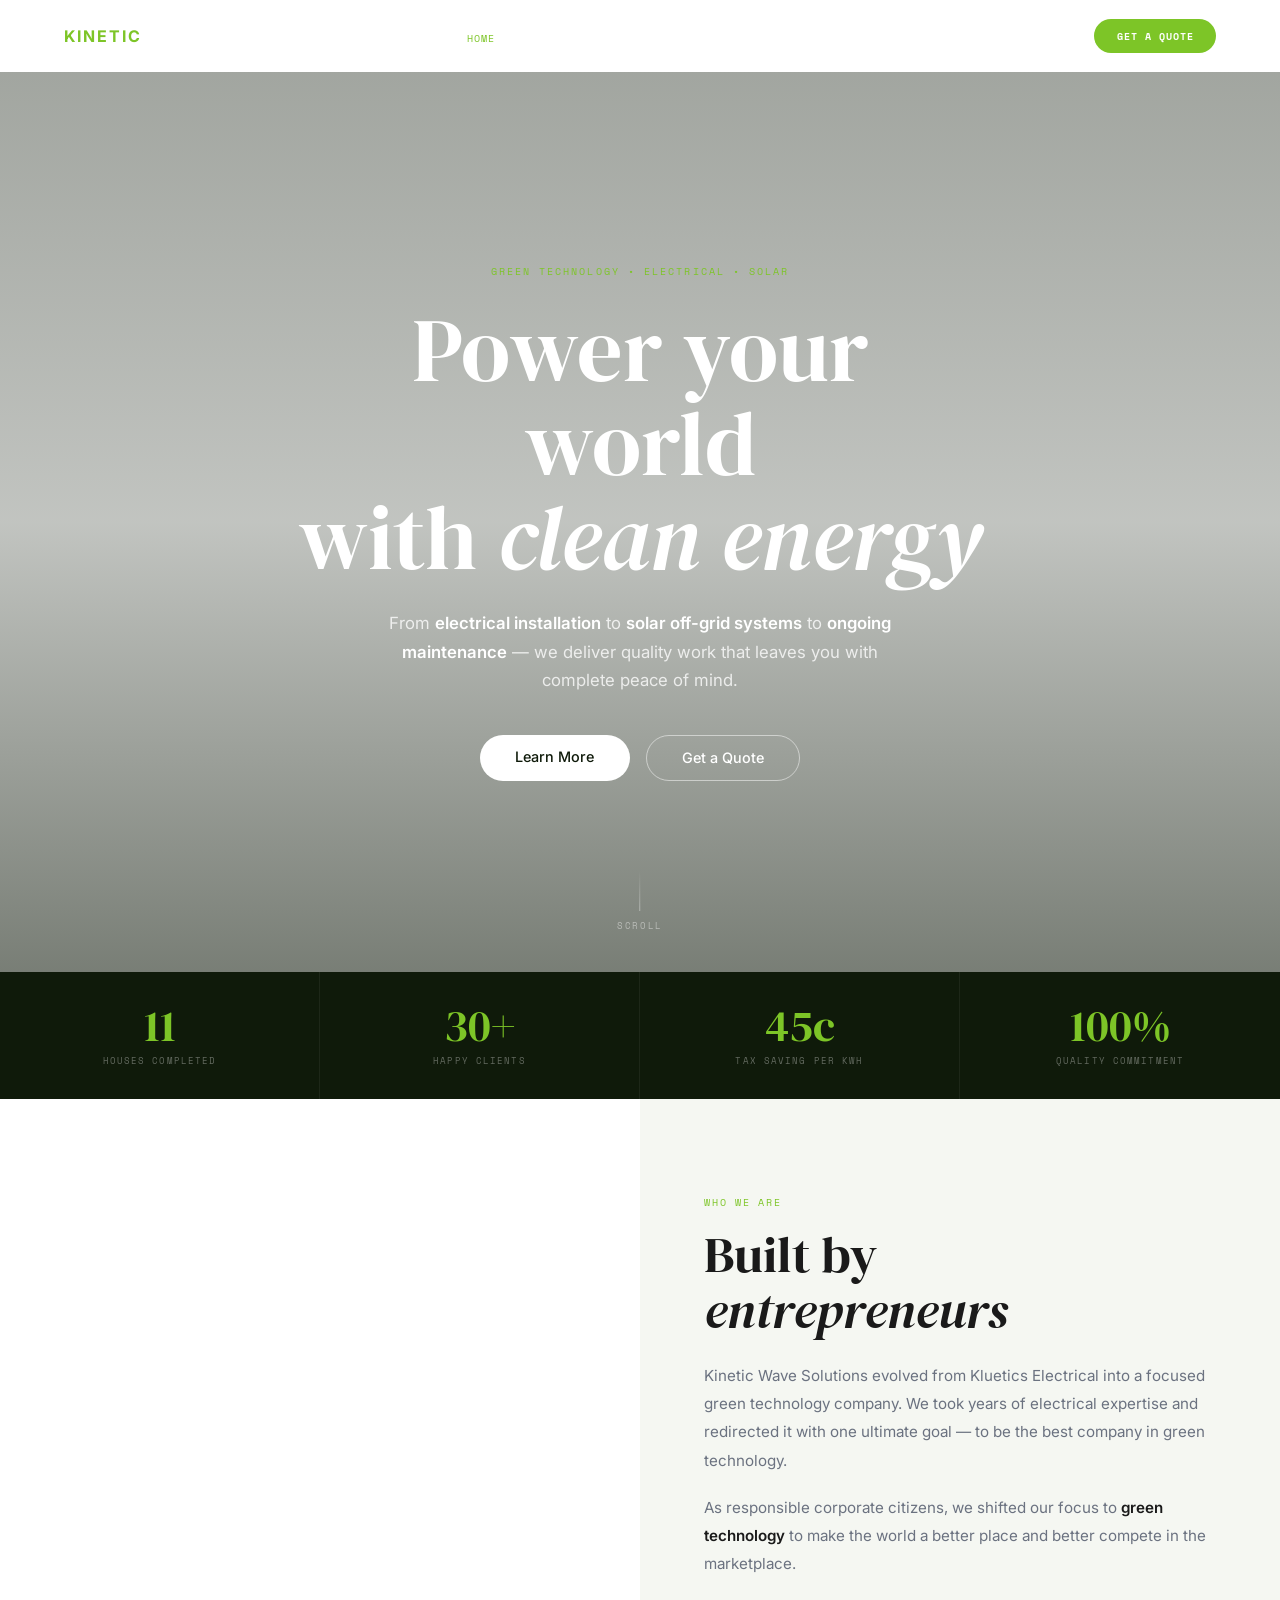
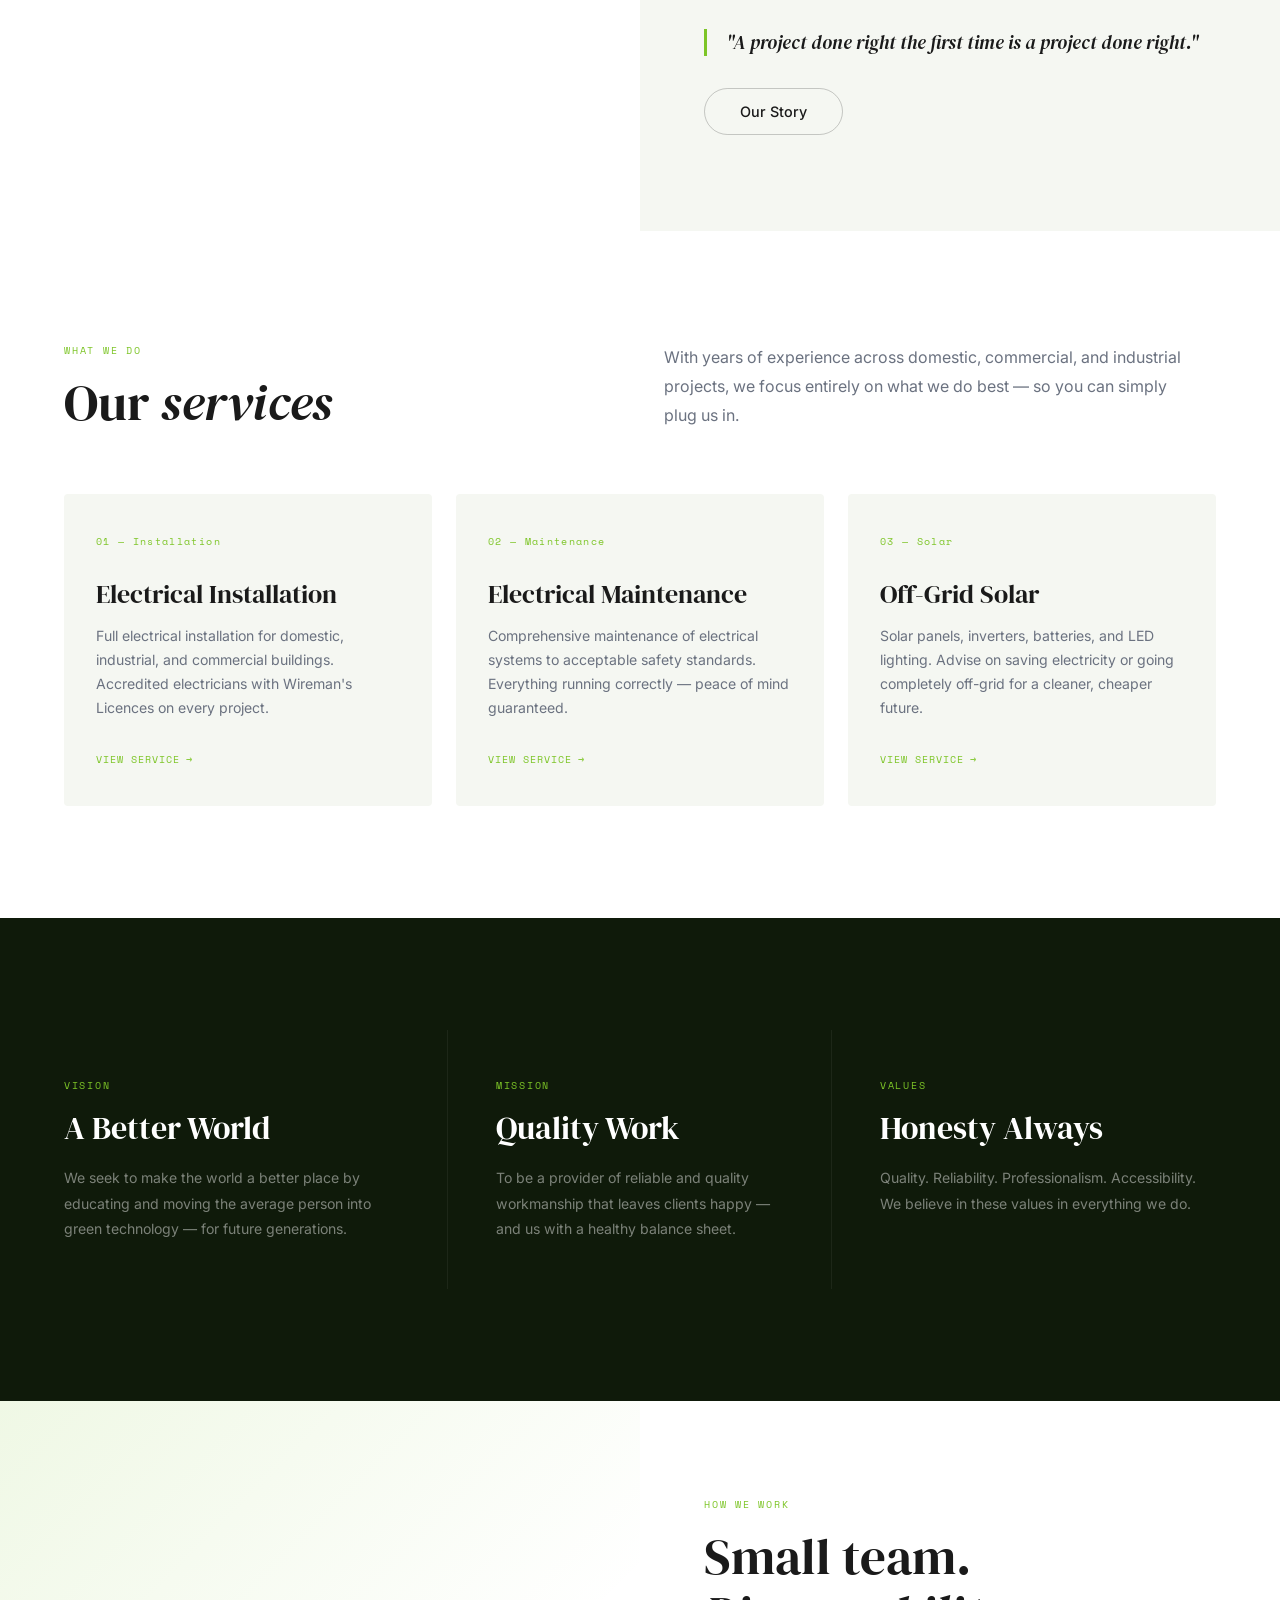
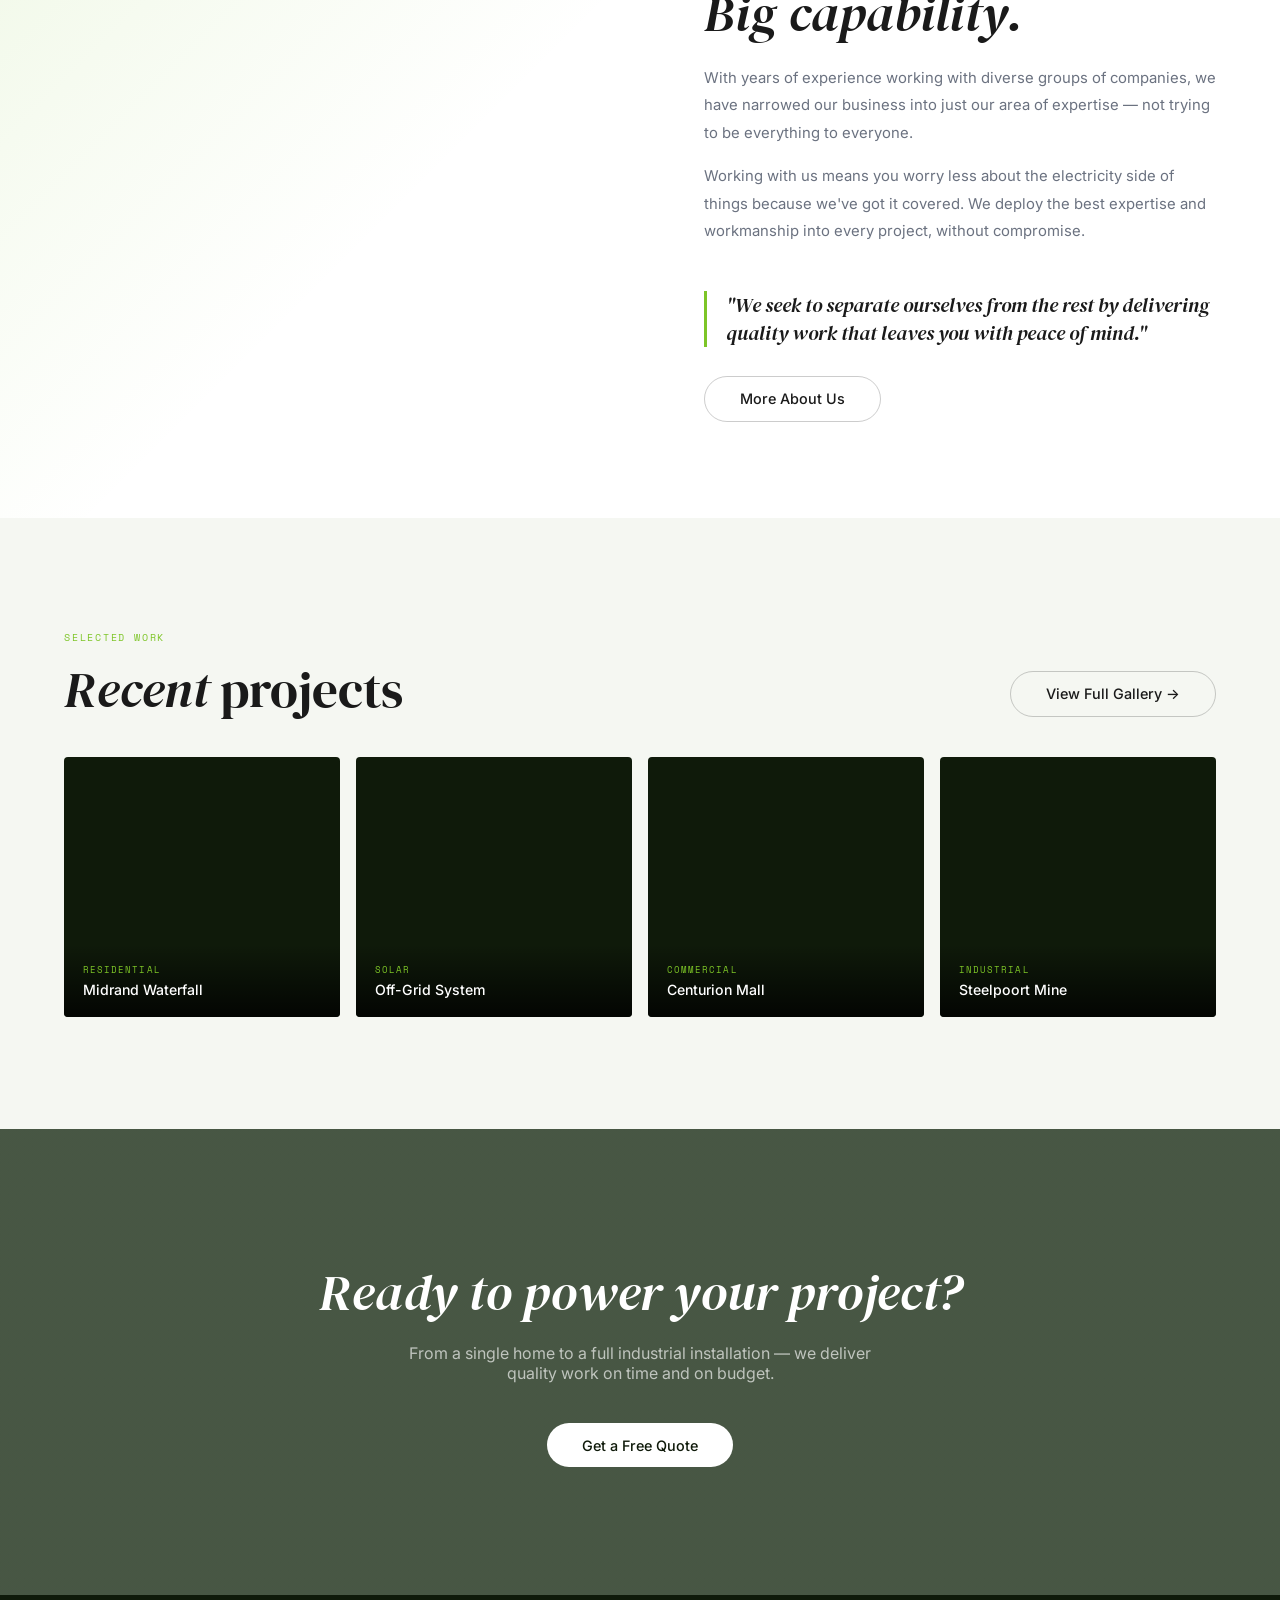
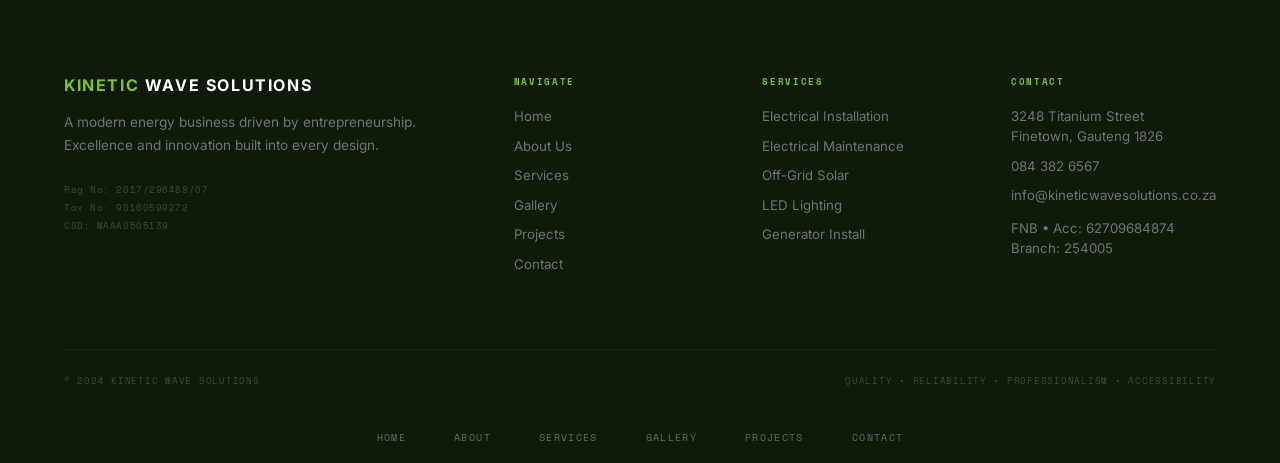
==== index.html @ 5e4715f2 "Initial website upload" ====
<!DOCTYPE html>
<html lang="en">
<head>
<meta charset="UTF-8"/>
<meta name="viewport" content="width=device-width,initial-scale=1"/>
<title>Kinetic Wave Solutions — Modern Energy</title>
<link rel="stylesheet" href="style.css"/>
<style>

/* ── HERO ── */
#hero {
  height: 100vh; min-height: 600px;
  position: relative;
  display: flex; flex-direction: column;
  align-items: center; justify-content: center;
  text-align: center;
  overflow: hidden;
}
.hero-bg {
  position: absolute; inset: 0;
  background:
    url('https://images.unsplash.com/photo-1508514177221-188b1cf16e9d?w=1800&q=90')
    center 60% / cover no-repeat;
}
.hero-bg::after {
  content: '';
  position: absolute; inset: 0;
  background: linear-gradient(to bottom,
    rgba(10,20,5,0.38) 0%,
    rgba(10,20,5,0.25) 50%,
    rgba(10,20,5,0.55) 100%);
}
.hero-content {
  position: relative; z-index: 2;
  max-width: 760px; padding: 0 2rem;
}
.hero-eyebrow {
  font-family: var(--mono); font-size: 0.65rem;
  letter-spacing: 0.2em; text-transform: uppercase;
  color: var(--green); margin-bottom: 1.5rem;
  opacity: 0; animation: fadeUp 0.8s 0.3s forwards;
}
.hero-h1 {
  font-family: var(--serif); font-weight: 400;
  font-size: clamp(3rem, 7vw, 6.5rem);
  line-height: 1.05; color: var(--white);
  margin-bottom: 1.5rem;
  opacity: 0; animation: fadeUp 0.9s 0.5s forwards;
}
.hero-h1 em { font-style: italic; }
.hero-sub {
  font-size: 1.05rem; line-height: 1.7;
  color: rgba(255,255,255,0.78);
  max-width: 520px; margin: 0 auto 2.5rem;
  opacity: 0; animation: fadeUp 0.8s 0.7s forwards;
}
.hero-sub strong { color: var(--white); font-weight: 600; }
.hero-btns {
  display: flex; gap: 1rem; justify-content: center; flex-wrap: wrap;
  opacity: 0; animation: fadeUp 0.8s 0.9s forwards;
}

/* scroll hint */
.scroll-line {
  position: absolute; bottom: 2.5rem; left: 50%;
  transform: translateX(-50%);
  display: flex; flex-direction: column; align-items: center; gap: 0.5rem;
  z-index: 2;
}
.scroll-line span {
  font-family: var(--mono); font-size: 0.55rem;
  letter-spacing: 0.18em; text-transform: uppercase;
  color: rgba(255,255,255,0.45);
}
.scroll-line::before {
  content: '';
  width: 1px; height: 40px;
  background: linear-gradient(to bottom, transparent, rgba(255,255,255,0.4));
}

/* stats bar */
#stats-bar {
  display: grid; grid-template-columns: repeat(4,1fr);
  background: var(--dark);
}
.sb-item {
  padding: 2rem 3rem;
  border-right: 1px solid rgba(255,255,255,0.06);
  text-align: center;
}
.sb-item:last-child { border-right: none; }
.sb-n {
  font-family: var(--serif); font-size: 2.8rem;
  color: var(--green); line-height: 1; margin-bottom: 0.3rem;
}
.sb-l {
  font-family: var(--mono); font-size: 0.58rem;
  letter-spacing: 0.12em; text-transform: uppercase;
  color: rgba(255,255,255,0.35);
}

/* ── INTRO SPLIT ── */
#intro {
  display: grid; grid-template-columns: 1fr 1fr;
  min-height: 580px;
}
.intro-img {
  background:
    url('https://images.unsplash.com/photo-1497440001374-f26997328c1b?w=900&q=80')
    center / cover no-repeat;
  min-height: 400px;
}
.intro-body {
  background: var(--offwhite);
  padding: 6rem 5vw;
  display: flex; flex-direction: column; justify-content: center;
}
.intro-body p { font-size: 0.95rem; line-height: 1.85; color: var(--muted); margin-bottom: 1.2rem; }
.intro-body p strong { color: var(--text); font-weight: 600; }
.intro-quote {
  border-left: 3px solid var(--green);
  padding-left: 1.2rem;
  font-family: var(--serif); font-style: italic;
  font-size: 1.2rem; color: var(--text);
  line-height: 1.4; margin: 2rem 0;
}

/* ── SERVICES CARDS ── */
#services-home {
  padding: 7rem 5vw;
  background: var(--white);
}
.sh-head {
  display: grid; grid-template-columns: 1fr 1fr;
  gap: 3rem; align-items: end; margin-bottom: 4rem;
}
.sh-grid {
  display: grid; grid-template-columns: repeat(3,1fr); gap: 1.5rem;
}
.sh-card {
  background: var(--offwhite);
  padding: 2.5rem 2rem;
  border-radius: 4px;
  position: relative; overflow: hidden;
  cursor: pointer;
  transition: box-shadow 0.3s, transform 0.3s;
  text-decoration: none; display: block;
}
.sh-card::after {
  content: '';
  position: absolute; bottom: 0; left: 0; right: 0;
  height: 3px; background: var(--green);
  transform: scaleX(0); transform-origin: left;
  transition: transform 0.4s;
}
.sh-card:hover { box-shadow: 0 8px 32px rgba(0,0,0,0.09); transform: translateY(-3px); }
.sh-card:hover::after { transform: scaleX(1); }
.sh-card-num {
  font-family: var(--mono); font-size: 0.6rem;
  letter-spacing: 0.14em; color: var(--green);
  margin-bottom: 2rem;
}
.sh-card-title {
  font-family: var(--serif); font-size: 1.6rem;
  color: var(--text); margin-bottom: 1rem; line-height: 1.1;
}
.sh-card-body { font-size: 0.88rem; line-height: 1.7; color: var(--muted); }
.sh-card-link {
  font-family: var(--mono); font-size: 0.6rem;
  letter-spacing: 0.1em; text-transform: uppercase;
  color: var(--green); margin-top: 2rem; display: block;
}

/* ── VMV ── */
#vmv {
  background: var(--dark);
  padding: 7rem 5vw;
  display: grid; grid-template-columns: repeat(3,1fr);
  gap: 0;
}
.vmv-item {
  padding: 3rem 3rem 3rem 0;
  border-right: 1px solid rgba(255,255,255,0.06);
  padding-right: 3rem;
}
.vmv-item:first-child { padding-left: 0; }
.vmv-item:last-child { border-right: none; padding-right: 0; padding-left: 3rem; }
.vmv-item:nth-child(2) { padding-left: 3rem; }
.vmv-tag {
  font-family: var(--mono); font-size: 0.6rem;
  letter-spacing: 0.18em; text-transform: uppercase;
  color: var(--green); margin-bottom: 1.2rem;
}
.vmv-h {
  font-family: var(--serif); font-size: 2rem;
  color: var(--white); margin-bottom: 1.2rem; line-height: 1.1;
}
.vmv-p { font-size: 0.88rem; color: rgba(255,255,255,0.45); line-height: 1.8; }

/* ── PLUG SECTION ── */
#plug {
  display: grid; grid-template-columns: 1fr 1fr;
  min-height: 520px;
}
.plug-img {
  background:
    url('https://images.unsplash.com/photo-1581094794329-c8112a89af12?w=900&q=80')
    center / cover no-repeat;
  min-height: 380px;
  position: relative;
}
.plug-img-overlay {
  position: absolute; inset: 0;
  background: linear-gradient(135deg, rgba(125,197,39,0.12) 0%, transparent 60%);
}
.plug-body {
  background: var(--white);
  padding: 6rem 5vw;
  display: flex; flex-direction: column; justify-content: center;
}
.plug-body p { font-size: 0.93rem; line-height: 1.85; color: var(--muted); margin-bottom: 1rem; }
.plug-quote {
  font-family: var(--serif); font-style: italic;
  font-size: 1.25rem; color: var(--text);
  line-height: 1.4; margin: 1.8rem 0;
  border-left: 3px solid var(--green); padding-left: 1.2rem;
}

/* ── RECENT WORK ── */
#recent-work {
  padding: 7rem 5vw;
  background: var(--offwhite);
}
.rw-head {
  display: flex; justify-content: space-between; align-items: flex-end;
  margin-bottom: 2.5rem;
}
.rw-grid {
  display: grid; grid-template-columns: repeat(4,1fr); gap: 1rem;
}
.rw-tile {
  position: relative; overflow: hidden;
  border-radius: 4px; cursor: pointer;
  background: var(--dark);
}
.rw-tile-bg {
  height: 260px; background-size: cover; background-position: center;
  filter: brightness(0.7) saturate(0.6);
  transition: filter 0.5s, transform 0.5s;
}
.rw-tile:hover .rw-tile-bg { filter: brightness(0.85) saturate(0.8); transform: scale(1.04); }
.rw-tile-info {
  position: absolute; bottom: 0; left: 0; right: 0;
  padding: 1.2rem;
  background: linear-gradient(to top, rgba(0,0,0,0.8) 0%, transparent);
}
.rw-tile-tag {
  font-family: var(--mono); font-size: 0.54rem;
  letter-spacing: 0.12em; text-transform: uppercase;
  color: var(--green); margin-bottom: 0.3rem;
}
.rw-tile-name {
  font-family: var(--sans); font-weight: 500; font-size: 0.88rem;
  color: var(--white);
}

/* ── CTA BAND ── */
#cta-band {
  background:
    linear-gradient(rgba(10,30,5,0.75), rgba(10,30,5,0.75)),
    url('https://images.unsplash.com/photo-1621905251189-08b45d6a269e?w=1600&q=80')
    center / cover no-repeat;
  padding: 8rem 5vw;
  text-align: center;
}
.cta-band-h {
  font-family: var(--serif); font-weight: 400; font-style: italic;
  font-size: clamp(2.2rem, 4vw, 3.8rem);
  color: var(--white); margin-bottom: 1rem;
}
.cta-band-p {
  font-size: 1rem; color: rgba(255,255,255,0.65);
  margin-bottom: 2.5rem; max-width: 480px; margin-left: auto; margin-right: auto;
}

@keyframes fadeUp {
  from { opacity: 0; transform: translateY(20px); }
  to   { opacity: 1; transform: translateY(0); }
}

@media(max-width:860px) {
  #intro, #plug { grid-template-columns: 1fr; }
  .intro-img, .plug-img { min-height: 280px; order: -1; }
  .intro-body, .plug-body { padding: 3rem 1.2rem; }
  #stats-bar { grid-template-columns: 1fr 1fr; }
  #services-home { padding: 4rem 1.2rem; }
  .sh-head { grid-template-columns: 1fr; }
  .sh-grid { grid-template-columns: 1fr; }
  #vmv { grid-template-columns: 1fr; padding: 4rem 1.2rem; }
  .vmv-item { border-right: none; border-bottom: 1px solid rgba(255,255,255,.06); padding: 2rem 0 !important; }
  #recent-work { padding: 4rem 1.2rem; }
  .rw-grid { grid-template-columns: 1fr 1fr; }
  .rw-head { flex-direction: column; gap: 1rem; align-items: flex-start; }
}
</style>
</head>
<body data-page="index">
<div style="padding-top:72px">

<!-- HERO -->
<section id="hero">
  <div class="hero-bg"></div>
  <div class="hero-content">
    <p class="hero-eyebrow">Green Technology &bull; Electrical &bull; Solar</p>
    <h1 class="hero-h1">Power your world<br/>with <em>clean energy</em></h1>
    <p class="hero-sub">From <strong>electrical installation</strong> to <strong>solar off-grid systems</strong> to <strong>ongoing maintenance</strong> — we deliver quality work that leaves you with complete peace of mind.</p>
    <div class="hero-btns">
      <a href="services.html" class="pill-btn">Learn More</a>
      <a href="contact.html" class="pill-btn outline">Get a Quote</a>
    </div>
  </div>
  <div class="scroll-line"><span>Scroll</span></div>
</section>

<!-- STATS BAR -->
<div id="stats-bar">
  <div class="sb-item reveal"><div class="sb-n">11</div><div class="sb-l">Houses Completed</div></div>
  <div class="sb-item reveal d1"><div class="sb-n">30+</div><div class="sb-l">Happy Clients</div></div>
  <div class="sb-item reveal d2"><div class="sb-n">45c</div><div class="sb-l">Tax Saving per kWh</div></div>
  <div class="sb-item reveal d3"><div class="sb-n">100%</div><div class="sb-l">Quality Commitment</div></div>
</div>

<!-- INTRO SPLIT -->
<div id="intro">
  <div class="intro-img"></div>
  <div class="intro-body reveal">
    <span class="label-tag">Who We Are</span>
    <h2 class="section-h" style="margin-bottom:1.5rem">Built by<br/><em>entrepreneurs</em></h2>
    <p>Kinetic Wave Solutions evolved from Kluetics Electrical into a focused green technology company. We took years of electrical expertise and redirected it with one ultimate goal — to be the best company in green technology.</p>
    <p>As responsible corporate citizens, we shifted our focus to <strong>green technology</strong> to make the world a better place and better compete in the marketplace.</p>
    <div class="intro-quote">"A project done right the first time is a project done right."</div>
    <a href="about.html" class="pill-btn outline-dark" style="align-self:flex-start">Our Story</a>
  </div>
</div>

<!-- SERVICES -->
<section id="services-home">
  <div class="sh-head">
    <div class="reveal">
      <span class="label-tag">What We Do</span>
      <h2 class="section-h">Our <em>services</em></h2>
    </div>
    <p class="section-p reveal d1">With years of experience across domestic, commercial, and industrial projects, we focus entirely on what we do best — so you can simply plug us in.</p>
  </div>
  <div class="sh-grid">
    <a href="services.html" class="sh-card reveal">
      <div class="sh-card-num">01 &mdash; Installation</div>
      <div class="sh-card-title">Electrical Installation</div>
      <p class="sh-card-body">Full electrical installation for domestic, industrial, and commercial buildings. Accredited electricians with Wireman's Licences on every project.</p>
      <span class="sh-card-link">View Service &rarr;</span>
    </a>
    <a href="services.html" class="sh-card reveal d1">
      <div class="sh-card-num">02 &mdash; Maintenance</div>
      <div class="sh-card-title">Electrical Maintenance</div>
      <p class="sh-card-body">Comprehensive maintenance of electrical systems to acceptable safety standards. Everything running correctly — peace of mind guaranteed.</p>
      <span class="sh-card-link">View Service &rarr;</span>
    </a>
    <a href="services.html" class="sh-card reveal d2">
      <div class="sh-card-num">03 &mdash; Solar</div>
      <div class="sh-card-title">Off-Grid Solar</div>
      <p class="sh-card-body">Solar panels, inverters, batteries, and LED lighting. Advise on saving electricity or going completely off-grid for a cleaner, cheaper future.</p>
      <span class="sh-card-link">View Service &rarr;</span>
    </a>
  </div>
</section>

<!-- VISION / MISSION / VALUES -->
<div id="vmv">
  <div class="vmv-item reveal">
    <div class="vmv-tag">Vision</div>
    <div class="vmv-h">A Better World</div>
    <p class="vmv-p">We seek to make the world a better place by educating and moving the average person into green technology — for future generations.</p>
  </div>
  <div class="vmv-item reveal d1">
    <div class="vmv-tag">Mission</div>
    <div class="vmv-h">Quality Work</div>
    <p class="vmv-p">To be a provider of reliable and quality workmanship that leaves clients happy — and us with a healthy balance sheet.</p>
  </div>
  <div class="vmv-item reveal d2">
    <div class="vmv-tag">Values</div>
    <div class="vmv-h">Honesty Always</div>
    <p class="vmv-p">Quality. Reliability. Professionalism. Accessibility. We believe in these values in everything we do.</p>
  </div>
</div>

<!-- PLUG AND PLAY -->
<div id="plug">
  <div class="plug-img">
    <div class="plug-img-overlay"></div>
  </div>
  <div class="plug-body reveal">
    <span class="label-tag">How We Work</span>
    <h2 class="section-h" style="margin-bottom:1.5rem">Small team.<br/><em>Big capability.</em></h2>
    <p>With years of experience working with diverse groups of companies, we have narrowed our business into just our area of expertise — not trying to be everything to everyone.</p>
    <p>Working with us means you worry less about the electricity side of things because we've got it covered. We deploy the best expertise and workmanship into every project, without compromise.</p>
    <div class="plug-quote">"We seek to separate ourselves from the rest by delivering quality work that leaves you with peace of mind."</div>
    <a href="about.html" class="pill-btn outline-dark" style="align-self:flex-start">More About Us</a>
  </div>
</div>

<!-- RECENT WORK -->
<section id="recent-work">
  <div class="rw-head">
    <div class="reveal">
      <span class="label-tag">Selected Work</span>
      <h2 class="section-h"><em>Recent</em> projects</h2>
    </div>
    <a href="gallery.html" class="pill-btn outline-dark reveal">View Full Gallery &rarr;</a>
  </div>
  <div class="rw-grid">
    <div class="rw-tile reveal" onclick="location.href='gallery.html'">
      <div class="rw-tile-bg" style="background-image:url('https://images.unsplash.com/photo-1497440001374-f26997328c1b?w=600&q=80')"></div>
      <div class="rw-tile-info"><div class="rw-tile-tag">Residential</div><div class="rw-tile-name">Midrand Waterfall</div></div>
    </div>
    <div class="rw-tile reveal d1" onclick="location.href='gallery.html'">
      <div class="rw-tile-bg" style="background-image:url('https://images.unsplash.com/photo-1508514177221-188b1cf16e9d?w=600&q=80')"></div>
      <div class="rw-tile-info"><div class="rw-tile-tag">Solar</div><div class="rw-tile-name">Off-Grid System</div></div>
    </div>
    <div class="rw-tile reveal d2" onclick="location.href='gallery.html'">
      <div class="rw-tile-bg" style="background-image:url('https://images.unsplash.com/photo-1581094794329-c8112a89af12?w=600&q=80')"></div>
      <div class="rw-tile-info"><div class="rw-tile-tag">Commercial</div><div class="rw-tile-name">Centurion Mall</div></div>
    </div>
    <div class="rw-tile reveal d3" onclick="location.href='gallery.html'">
      <div class="rw-tile-bg" style="background-image:url('https://images.unsplash.com/photo-1621905251189-08b45d6a269e?w=600&q=80')"></div>
      <div class="rw-tile-info"><div class="rw-tile-tag">Industrial</div><div class="rw-tile-name">Steelpoort Mine</div></div>
    </div>
  </div>
</section>

<!-- CTA BAND -->
<section id="cta-band" class="reveal">
  <h2 class="cta-band-h">Ready to power your project?</h2>
  <p class="cta-band-p">From a single home to a full industrial installation — we deliver quality work on time and on budget.</p>
  <a href="contact.html" class="pill-btn">Get a Free Quote</a>
</section>

</div>
<script src="nav.js"></script>
</body>
</html>
---- style.css ----
/* ════════════════════════════════════════════════
   KINETIC WAVE SOLUTIONS — Global
   Clean / Light / Modern — inspired by Bluewave
   Brand: Lime Green #7DC527 + White + Dark
   ════════════════════════════════════════════════ */
@import url('https://fonts.googleapis.com/css2?family=DM+Serif+Display:ital@0;1&family=Inter:wght@300;400;500;600&family=Space+Mono:wght@400;700&display=swap');

:root {
  --green:   #7DC527;
  --green2:  #6aad1f;
  --dark:    #0f1a0a;
  --mid:     #1e2e14;
  --white:   #ffffff;
  --offwhite:#f5f7f2;
  --text:    #1a1a1a;
  --muted:   #6b7280;
  --border:  rgba(0,0,0,0.08);
  --serif:   'DM Serif Display', serif;
  --sans:    'Inter', sans-serif;
  --mono:    'Space Mono', monospace;
}

*, *::before, *::after { box-sizing: border-box; margin: 0; padding: 0; }
html { scroll-behavior: smooth; }
body {
  font-family: var(--sans);
  color: var(--text);
  background: var(--white);
  -webkit-font-smoothing: antialiased;
  overflow-x: hidden;
}
::-webkit-scrollbar { width: 3px; }
::-webkit-scrollbar-thumb { background: var(--green); }

/* ── NAV ── */
#nav {
  position: fixed; top: 0; left: 0; right: 0; z-index: 900;
  display: flex; align-items: center; justify-content: space-between;
  padding: 0 5vw;
  height: 72px;
  transition: background 0.4s, box-shadow 0.4s;
}
#nav.solid {
  background: rgba(255,255,255,0.97);
  box-shadow: 0 1px 0 var(--border);
  backdrop-filter: blur(12px);
}
#nav.transparent { background: transparent; }
.nav-logo {
  font-family: var(--sans);
  font-weight: 700;
  font-size: 1rem;
  letter-spacing: 0.12em;
  text-transform: uppercase;
  text-decoration: none;
  color: var(--white);
  transition: color 0.3s;
}
#nav.solid .nav-logo { color: var(--dark); }
.nav-logo strong { color: var(--green); }
.nav-links { display: flex; gap: 2.5rem; list-style: none; align-items: center; }
.nav-links a {
  font-family: var(--mono);
  font-size: 0.62rem;
  letter-spacing: 0.12em;
  text-transform: uppercase;
  color: rgba(255,255,255,0.85);
  text-decoration: none;
  cursor: pointer;
  transition: color 0.2s;
}
#nav.solid .nav-links a { color: var(--muted); }
.nav-links a:hover,
.nav-links a.active { color: var(--green); }
.nav-cta {
  font-family: var(--mono);
  font-size: 0.62rem;
  letter-spacing: 0.1em;
  text-transform: uppercase;
  background: var(--green);
  color: var(--white);
  padding: 0.6rem 1.4rem;
  border-radius: 999px;
  cursor: pointer;
  border: none;
  text-decoration: none;
  transition: background 0.2s, transform 0.15s;
  font-weight: 700;
}
.nav-cta:hover { background: var(--green2); transform: translateY(-1px); }
.ham { display: none; flex-direction: column; gap: 5px; cursor: pointer; background: none; border: none; }
.ham span { width: 22px; height: 1.5px; background: var(--white); display: block; transition: 0.3s; }
#nav.solid .ham span { background: var(--dark); }

/* ── MOBILE DRAWER ── */
#drawer {
  display: none;
  position: fixed; top: 72px; left: 0; right: 0; z-index: 899;
  background: var(--white);
  border-bottom: 1px solid var(--border);
  flex-direction: column;
  box-shadow: 0 8px 24px rgba(0,0,0,0.08);
}
#drawer a {
  font-family: var(--mono); font-size: 0.68rem;
  letter-spacing: 0.1em; text-transform: uppercase;
  color: var(--muted); padding: 1rem 5vw;
  border-bottom: 1px solid var(--border);
  cursor: pointer; text-decoration: none;
  transition: color 0.2s;
}
#drawer a:hover { color: var(--green); }

/* ── FOOTER NAV BAR (like Bluewave bottom strip) ── */
.footer-nav-bar {
  background: var(--dark);
  padding: 1.2rem 5vw;
  display: flex; justify-content: center; gap: 3rem;
}
.footer-nav-bar a {
  font-family: var(--mono); font-size: 0.6rem;
  letter-spacing: 0.14em; text-transform: uppercase;
  color: rgba(255,255,255,0.35); cursor: pointer;
  text-decoration: none; transition: color 0.2s;
}
.footer-nav-bar a:hover { color: var(--green); }

/* ── MAIN FOOTER ── */
footer {
  background: var(--dark);
  color: rgba(255,255,255,0.5);
  padding: 5rem 5vw 0;
}
.footer-grid {
  display: grid; grid-template-columns: 2fr 1fr 1fr 1fr;
  gap: 3rem; padding-bottom: 4rem;
  border-bottom: 1px solid rgba(255,255,255,0.06);
}
.footer-brand-name {
  font-family: var(--sans); font-weight: 700;
  font-size: 1rem; letter-spacing: 0.1em; text-transform: uppercase;
  color: var(--white); margin-bottom: 1rem;
}
.footer-brand-name strong { color: var(--green); }
.footer-tagline {
  font-size: 0.85rem; line-height: 1.7; color: rgba(255,255,255,0.4);
  margin-bottom: 1.5rem;
}
.footer-reg {
  font-family: var(--mono); font-size: 0.58rem;
  letter-spacing: 0.06em; color: rgba(255,255,255,0.2); line-height: 1.9;
}
.footer-col h4 {
  font-family: var(--mono); font-size: 0.58rem;
  letter-spacing: 0.18em; text-transform: uppercase;
  color: var(--green); margin-bottom: 1.2rem;
}
.footer-col a, .footer-col p {
  display: block; font-size: 0.83rem;
  color: rgba(255,255,255,0.4); text-decoration: none;
  margin-bottom: 0.6rem; line-height: 1.5; cursor: pointer;
  transition: color 0.2s;
}
.footer-col a:hover { color: var(--white); }
.footer-bottom {
  display: flex; justify-content: space-between; align-items: center;
  padding: 1.5rem 0;
}
.footer-copy {
  font-family: var(--mono); font-size: 0.58rem;
  letter-spacing: 0.08em; text-transform: uppercase;
  color: rgba(255,255,255,0.2);
}

/* ── SHARED ── */
.pill-btn {
  display: inline-block;
  font-family: var(--sans); font-weight: 500; font-size: 0.9rem;
  background: var(--white); color: var(--dark);
  padding: 0.85rem 2.2rem;
  border-radius: 999px; border: none; cursor: pointer;
  text-decoration: none;
  transition: background 0.2s, transform 0.15s, color 0.2s;
}
.pill-btn:hover { background: var(--offwhite); transform: translateY(-2px); }
.pill-btn.green { background: var(--green); color: var(--white); }
.pill-btn.green:hover { background: var(--green2); }
.pill-btn.outline { background: transparent; color: var(--white); border: 1.5px solid rgba(255,255,255,0.5); }
.pill-btn.outline:hover { border-color: var(--white); background: rgba(255,255,255,0.08); }
.pill-btn.outline-dark { background: transparent; color: var(--text); border: 1.5px solid rgba(0,0,0,0.2); }
.pill-btn.outline-dark:hover { border-color: var(--green); color: var(--green); }

.label-tag {
  font-family: var(--mono); font-size: 0.62rem;
  letter-spacing: 0.18em; text-transform: uppercase;
  color: var(--green); margin-bottom: 1rem; display: block;
}
.section-h {
  font-family: var(--serif); font-size: clamp(2.2rem, 4vw, 3.6rem);
  line-height: 1.1; color: var(--text); font-weight: 400;
}
.section-h em { font-style: italic; }
.section-p {
  font-size: 1rem; line-height: 1.8; color: var(--muted); max-width: 520px;
}

/* ── REVEAL ── */
.reveal { opacity: 0; transform: translateY(24px); transition: opacity 0.8s cubic-bezier(.22,1,.36,1), transform 0.8s cubic-bezier(.22,1,.36,1); }
.reveal.up { opacity: 1; transform: translateY(0); }
.reveal.d1 { transition-delay: 0.1s; } .reveal.d2 { transition-delay: 0.2s; }
.reveal.d3 { transition-delay: 0.3s; } .reveal.d4 { transition-delay: 0.4s; }

/* ── MOBILE ── */
@media (max-width: 860px) {
  #nav { padding: 0 1.2rem; }
  .nav-links { display: none; }
  .ham { display: flex; }
  .footer-grid { grid-template-columns: 1fr 1fr; }
  .footer-bottom { flex-direction: column; gap: 0.8rem; text-align: center; }
  .footer-nav-bar { gap: 1.5rem; flex-wrap: wrap; justify-content: center; }
}
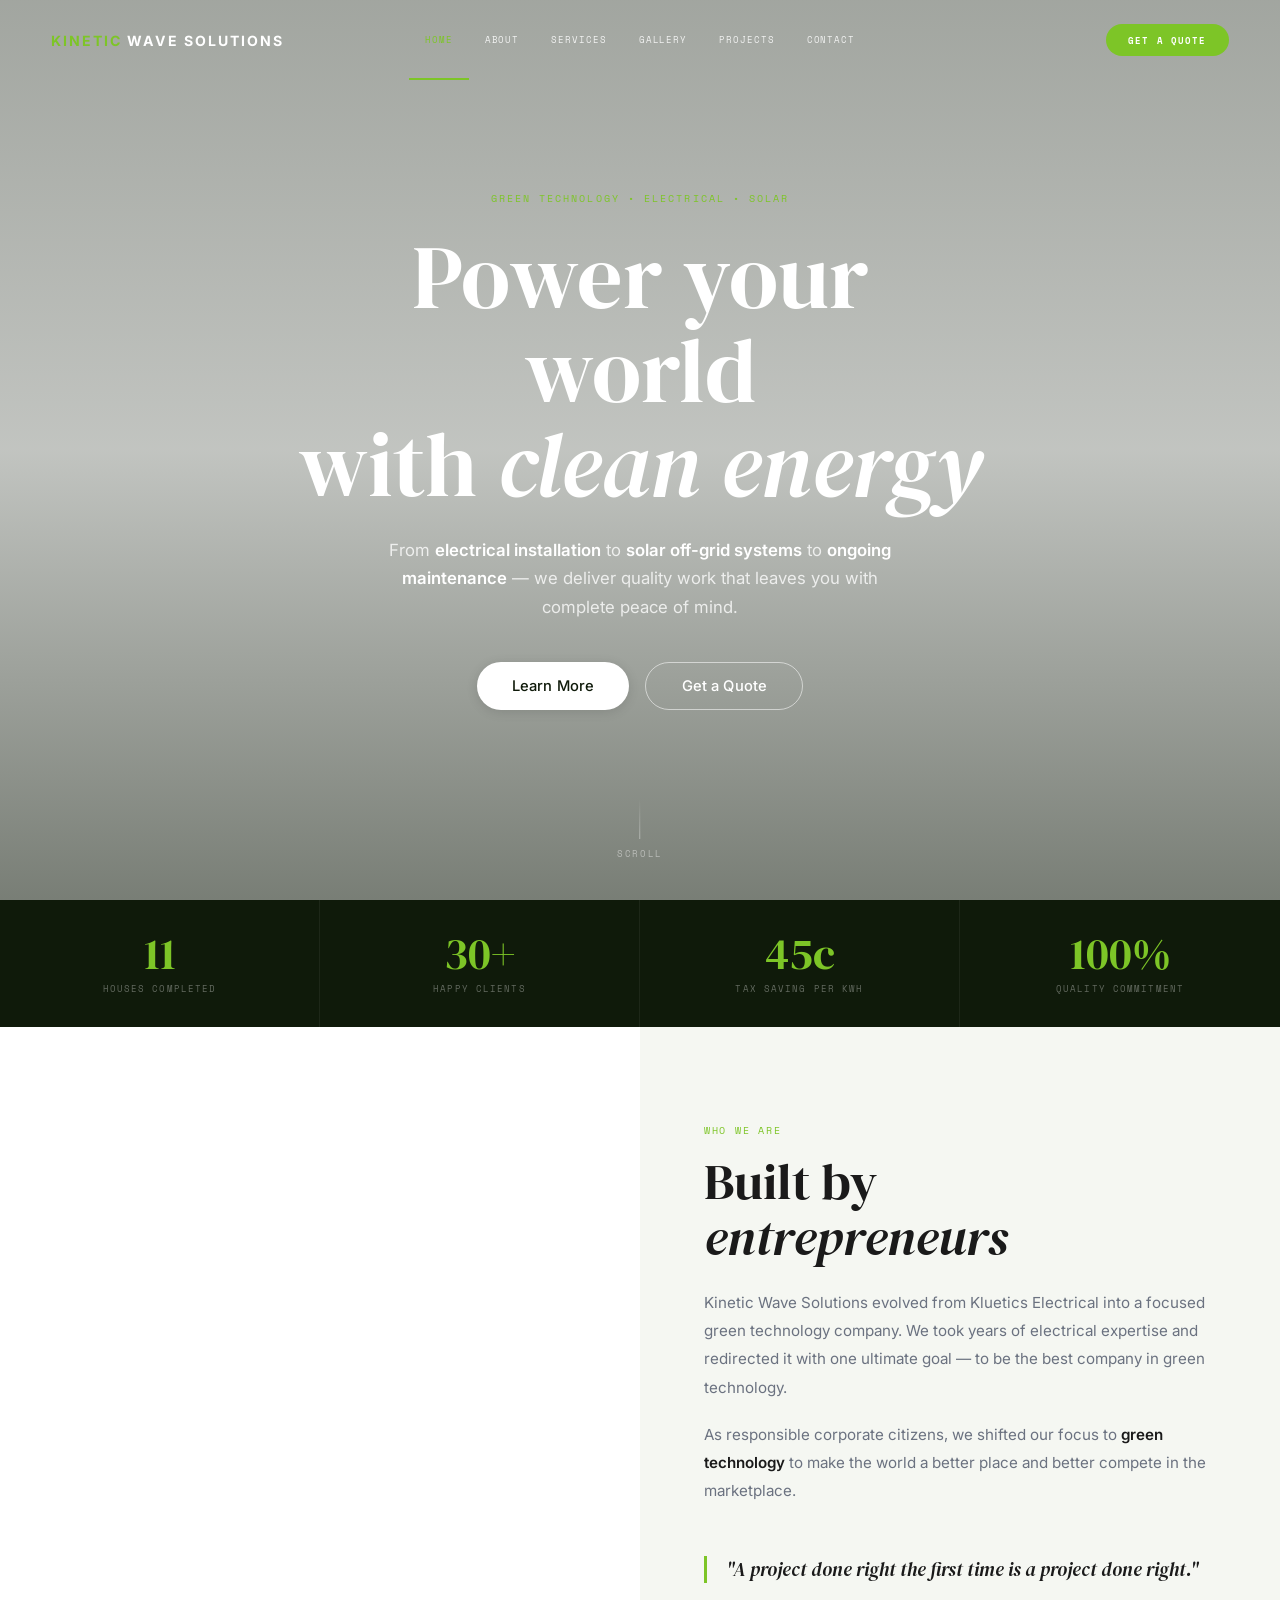
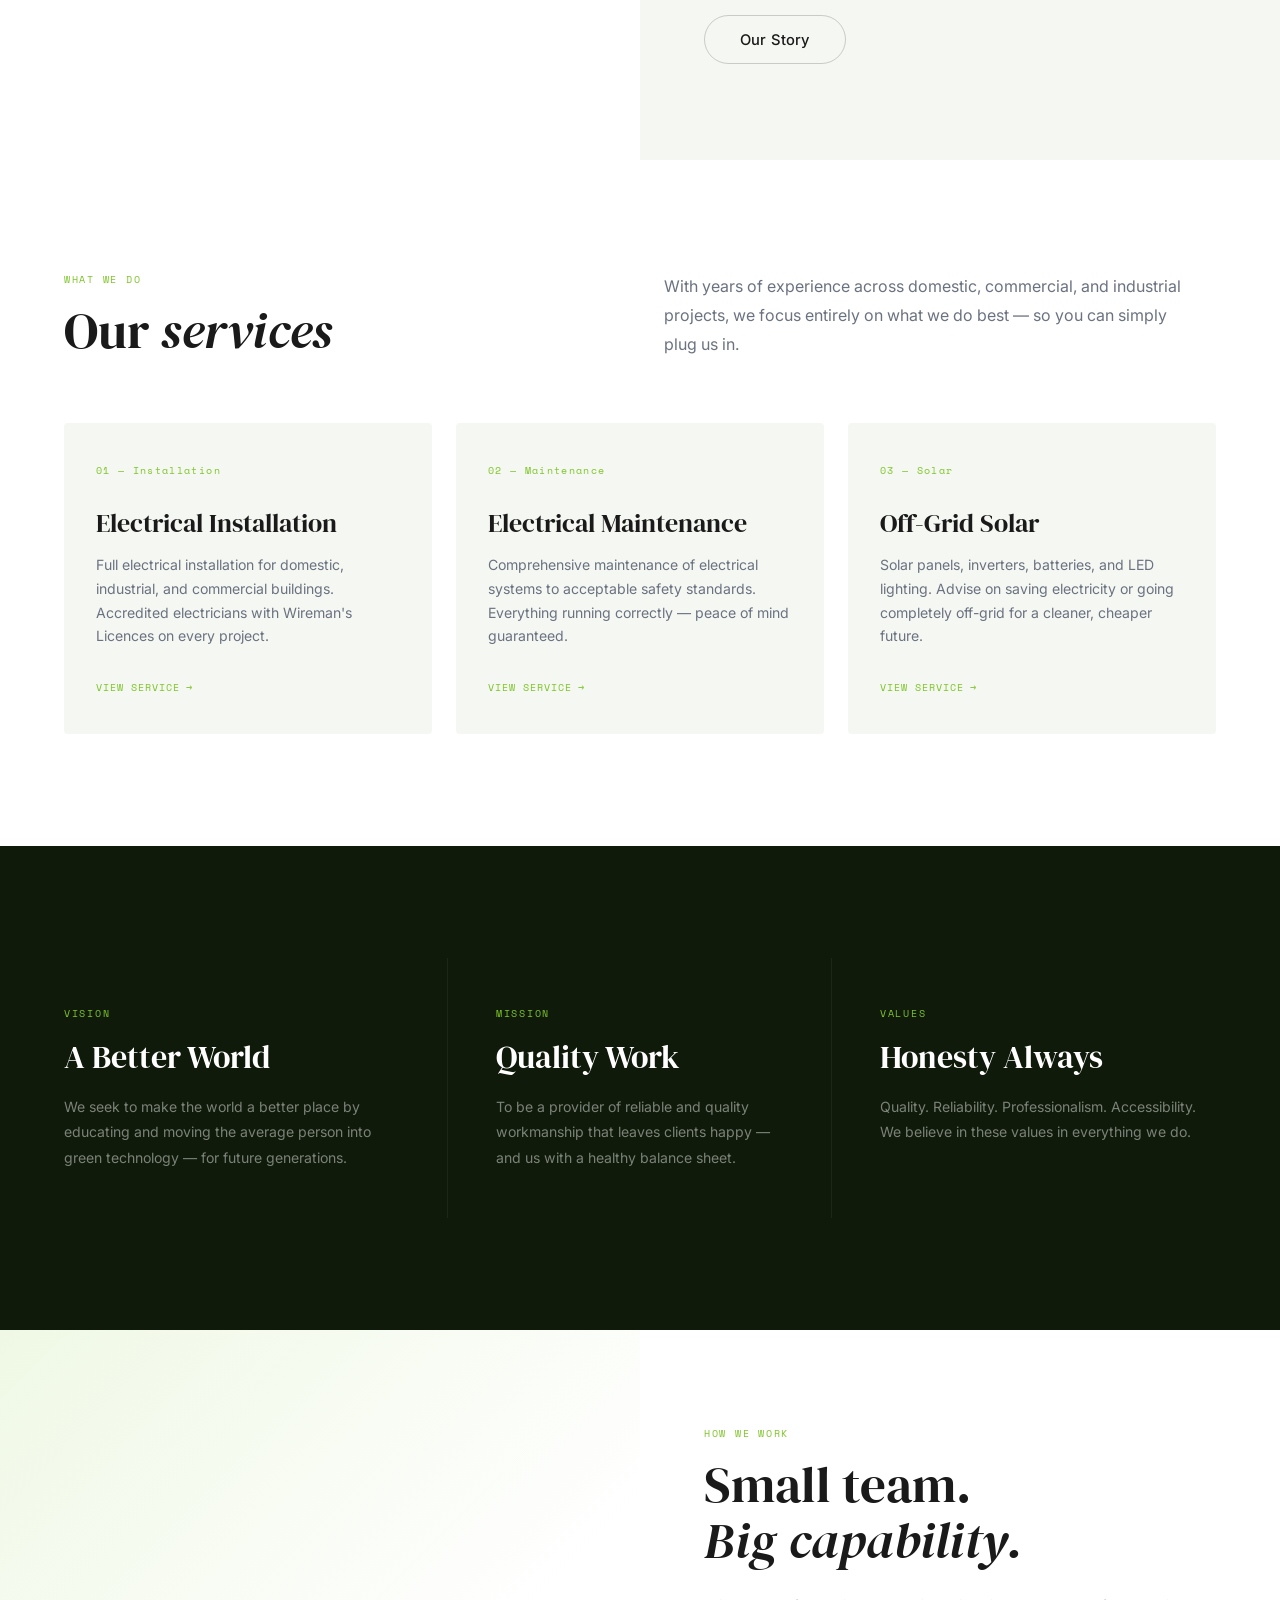
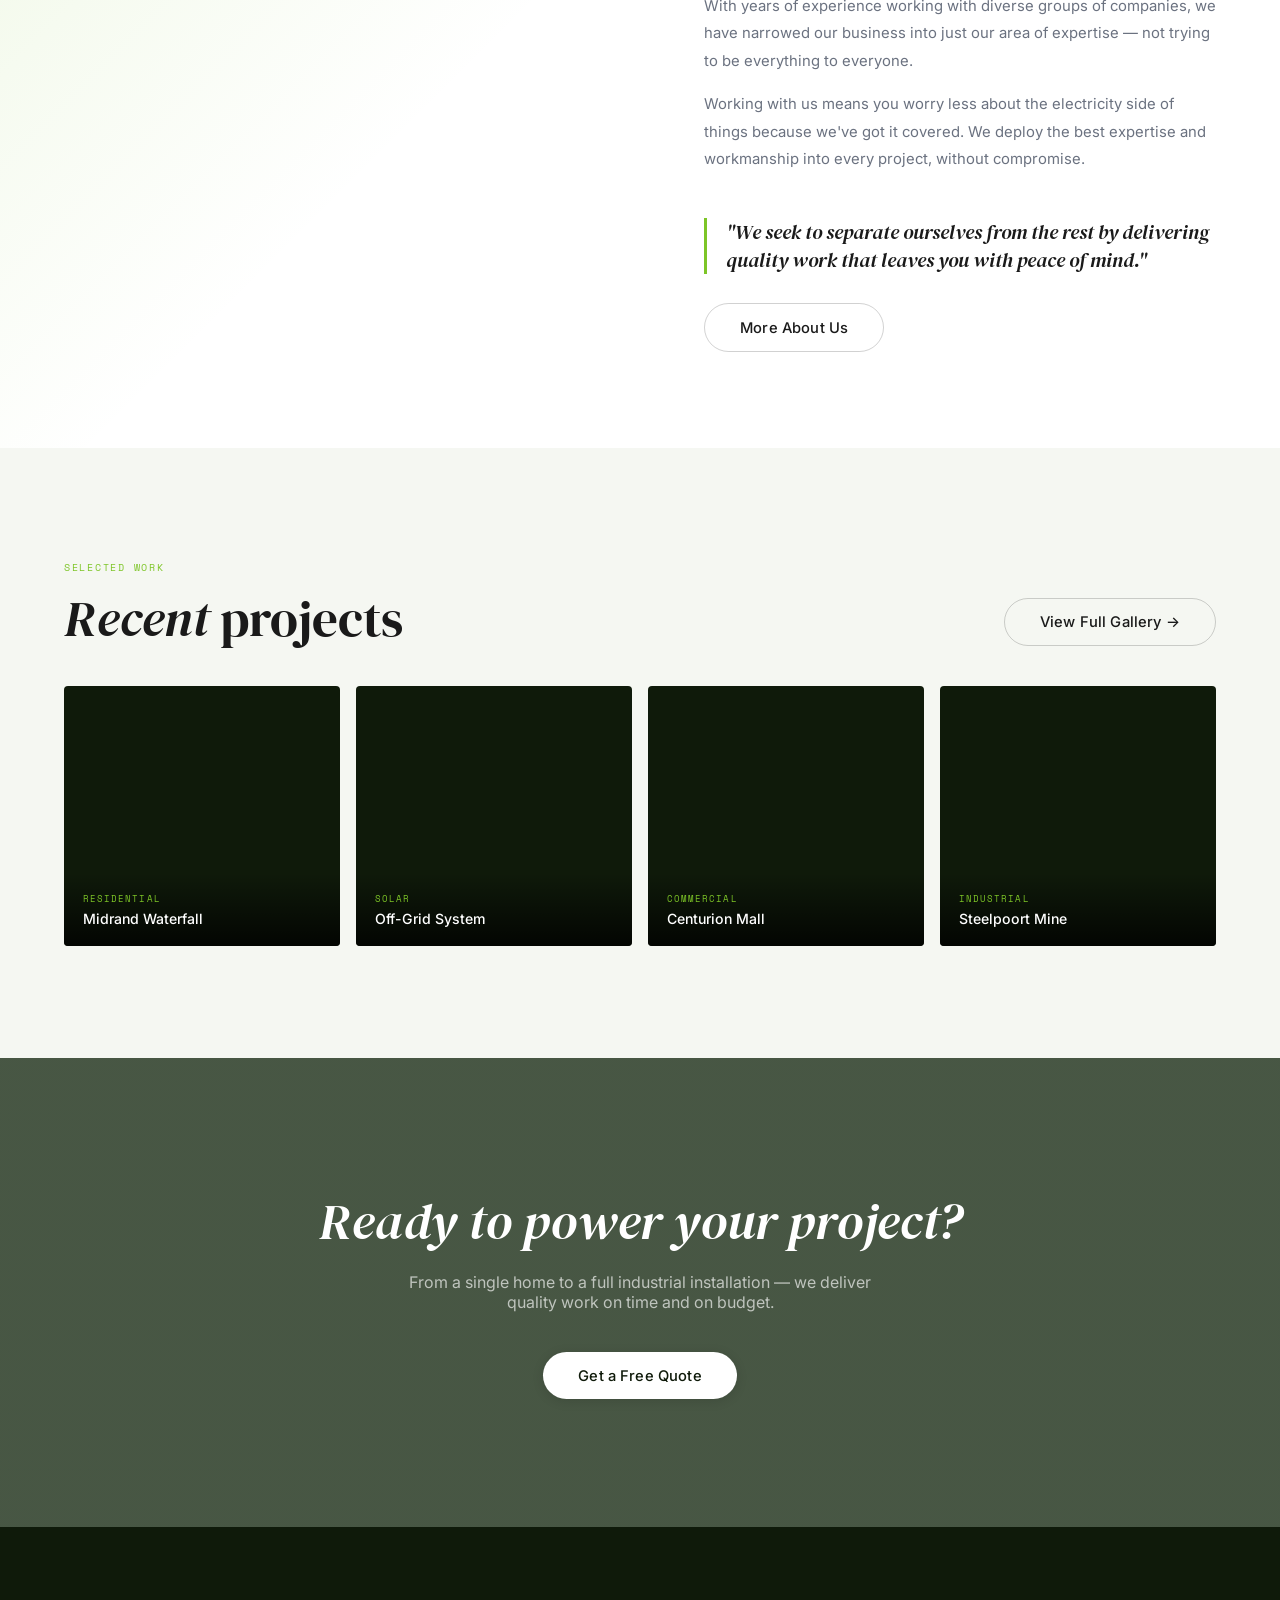
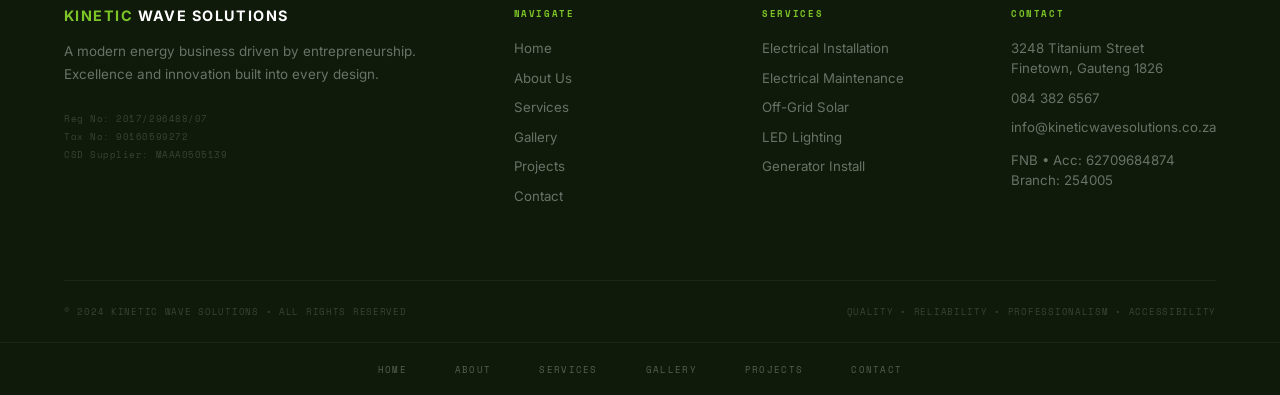
==== commit d339f261: "Improved website design" ====
--- a/index.html
+++ b/index.html
@@ -19,7 +19,7 @@
 .hero-bg {
   position: absolute; inset: 0;
   background:
-    url('https://images.unsplash.com/photo-1508514177221-188b1cf16e9d?w=1800&q=90')
+    url('gallery7.jpeg')
     center 60% / cover no-repeat;
 }
 .hero-bg::after {
@@ -106,8 +106,8 @@
 }
 .intro-img {
   background:
-    url('https://images.unsplash.com/photo-1497440001374-f26997328c1b?w=900&q=80')
-    center / cover no-repeat;
+    url('intro.jpeg')
+    center / cover no-repeat; /* ✏️ EDIT IMAGE: INDEX — Intro split left image */
   min-height: 400px;
 }
 .intro-body {
@@ -204,8 +204,8 @@
 }
 .plug-img {
   background:
-    url('https://images.unsplash.com/photo-1581094794329-c8112a89af12?w=900&q=80')
-    center / cover no-repeat;
+    url('gallery6.jpeg')
+    center / cover no-repeat; /* ✏️ EDIT IMAGE: INDEX — Plug section left image */
   min-height: 380px;
   position: relative;
 }
@@ -268,7 +268,7 @@
 #cta-band {
   background:
     linear-gradient(rgba(10,30,5,0.75), rgba(10,30,5,0.75)),
-    url('https://images.unsplash.com/photo-1621905251189-08b45d6a269e?w=1600&q=80')
+    url('gallery3.jpeg') /* ✏️ EDIT IMAGE: INDEX — CTA band background image */
     center / cover no-repeat;
   padding: 8rem 5vw;
   text-align: center;
@@ -305,7 +305,7 @@
 </style>
 </head>
 <body data-page="index">
-<div style="padding-top:72px">
+<div class="page-wrap page-wrap--hero">
 
 <!-- HERO -->
 <section id="hero">
@@ -419,19 +419,19 @@
   </div>
   <div class="rw-grid">
     <div class="rw-tile reveal" onclick="location.href='gallery.html'">
-      <div class="rw-tile-bg" style="background-image:url('https://images.unsplash.com/photo-1497440001374-f26997328c1b?w=600&q=80')"></div>
+      <div class="rw-tile-bg" style="background-image:url('gallery4.jpeg')" data-edit="INDEX — Recent work tile 1 (Residential)"></div>
       <div class="rw-tile-info"><div class="rw-tile-tag">Residential</div><div class="rw-tile-name">Midrand Waterfall</div></div>
     </div>
     <div class="rw-tile reveal d1" onclick="location.href='gallery.html'">
-      <div class="rw-tile-bg" style="background-image:url('https://images.unsplash.com/photo-1508514177221-188b1cf16e9d?w=600&q=80')"></div>
+      <div class="rw-tile-bg" style="background-image:url('gallery.jpeg')" data-edit="INDEX — Recent work tile 2 (Solar)"></div>
       <div class="rw-tile-info"><div class="rw-tile-tag">Solar</div><div class="rw-tile-name">Off-Grid System</div></div>
     </div>
     <div class="rw-tile reveal d2" onclick="location.href='gallery.html'">
-      <div class="rw-tile-bg" style="background-image:url('https://images.unsplash.com/photo-1581094794329-c8112a89af12?w=600&q=80')"></div>
+      <div class="rw-tile-bg" style="background-image:url('gallery5.jpeg')" data-edit="INDEX — Recent work tile 3 (Commercial)"></div>
       <div class="rw-tile-info"><div class="rw-tile-tag">Commercial</div><div class="rw-tile-name">Centurion Mall</div></div>
     </div>
     <div class="rw-tile reveal d3" onclick="location.href='gallery.html'">
-      <div class="rw-tile-bg" style="background-image:url('https://images.unsplash.com/photo-1621905251189-08b45d6a269e?w=600&q=80')"></div>
+      <div class="rw-tile-bg" style="background-image:url('gallery7.jpeg')" data-edit="INDEX — Recent work tile 4 (Industrial)"></div>
       <div class="rw-tile-info"><div class="rw-tile-tag">Industrial</div><div class="rw-tile-name">Steelpoort Mine</div></div>
     </div>
   </div>
--- a/style.css
+++ b/style.css
@@ -1,23 +1,23 @@
 /* ════════════════════════════════════════════════
-   KINETIC WAVE SOLUTIONS — Global
-   Clean / Light / Modern — inspired by Bluewave
+   KINETIC WAVE SOLUTIONS — Global Stylesheet
+   Clean / Modern / Professional
    Brand: Lime Green #7DC527 + White + Dark
    ════════════════════════════════════════════════ */
-@import url('https://fonts.googleapis.com/css2?family=DM+Serif+Display:ital@0;1&family=Inter:wght@300;400;500;600&family=Space+Mono:wght@400;700&display=swap');
+@import url('https://fonts.googleapis.com/css2?family=DM+Serif+Display:ital@0;1&family=Inter:wght@300;400;500;600;700&family=Space+Mono:wght@400;700&display=swap');
 
 :root {
-  --green:   #7DC527;
-  --green2:  #6aad1f;
-  --dark:    #0f1a0a;
-  --mid:     #1e2e14;
-  --white:   #ffffff;
-  --offwhite:#f5f7f2;
-  --text:    #1a1a1a;
-  --muted:   #6b7280;
-  --border:  rgba(0,0,0,0.08);
-  --serif:   'DM Serif Display', serif;
-  --sans:    'Inter', sans-serif;
-  --mono:    'Space Mono', monospace;
+  --green:    #7DC527;
+  --green2:   #6aad1f;
+  --dark:     #0f1a0a;
+  --white:    #ffffff;
+  --offwhite: #f5f7f2;
+  --text:     #1a1a1a;
+  --muted:    #6b7280;
+  --border:   rgba(0,0,0,0.09);
+  --serif:    'DM Serif Display', serif;
+  --sans:     'Inter', sans-serif;
+  --mono:     'Space Mono', monospace;
+  --nav-h:    80px;
 }
 
 *, *::before, *::after { box-sizing: border-box; margin: 0; padding: 0; }
@@ -32,134 +32,179 @@
 ::-webkit-scrollbar { width: 3px; }
 ::-webkit-scrollbar-thumb { background: var(--green); }
 
-/* ── NAV ── */
+/* ════════════════════════════════════════════════
+   NAV — fixed, full-width, logo left | links centre | cta right
+   ════════════════════════════════════════════════ */
 #nav {
-  position: fixed; top: 0; left: 0; right: 0; z-index: 900;
-  display: flex; align-items: center; justify-content: space-between;
-  padding: 0 5vw;
-  height: 72px;
-  transition: background 0.4s, box-shadow 0.4s;
-}
-#nav.solid {
-  background: rgba(255,255,255,0.97);
+  position: fixed;
+  top: 0; left: 0; right: 0;
+  z-index: 9000;
+  height: var(--nav-h);
+  display: grid;
+  grid-template-columns: 1fr auto 1fr;
+  align-items: center;
+  padding: 0 4vw;
+  gap: 1rem;
+  transition: background 0.35s, box-shadow 0.35s;
+}
+#nav.is-transparent { background: transparent; }
+#nav.is-solid {
+  background: rgba(255,255,255,0.98);
   box-shadow: 0 1px 0 var(--border);
-  backdrop-filter: blur(12px);
-}
-#nav.transparent { background: transparent; }
+  backdrop-filter: blur(14px);
+}
+
+/* Logo — left column */
 .nav-logo {
   font-family: var(--sans);
   font-weight: 700;
-  font-size: 1rem;
-  letter-spacing: 0.12em;
+  font-size: 0.88rem;
+  letter-spacing: 0.14em;
   text-transform: uppercase;
   text-decoration: none;
   color: var(--white);
   transition: color 0.3s;
-}
-#nav.solid .nav-logo { color: var(--dark); }
+  white-space: nowrap;
+  justify-self: start;
+}
+#nav.is-solid .nav-logo { color: var(--dark); }
 .nav-logo strong { color: var(--green); }
-.nav-links { display: flex; gap: 2.5rem; list-style: none; align-items: center; }
-.nav-links a {
+
+/* Links — centre column */
+.nav-links {
+  display: flex;
+  align-items: center;
+  gap: 0;
+  list-style: none;
+  height: var(--nav-h);
+  justify-self: center;
+}
+.nav-links li a {
+  display: flex;
+  align-items: center;
+  height: var(--nav-h);
+  padding: 0 1rem;
   font-family: var(--mono);
-  font-size: 0.62rem;
-  letter-spacing: 0.12em;
+  font-size: 0.58rem;
+  letter-spacing: 0.1em;
   text-transform: uppercase;
   color: rgba(255,255,255,0.85);
   text-decoration: none;
-  cursor: pointer;
-  transition: color 0.2s;
-}
-#nav.solid .nav-links a { color: var(--muted); }
-.nav-links a:hover,
-.nav-links a.active { color: var(--green); }
+  border-bottom: 2px solid transparent;
+  transition: color 0.2s, border-color 0.2s;
+  white-space: nowrap;
+}
+#nav.is-solid .nav-links li a { color: var(--muted); }
+.nav-links li a:hover  { color: var(--green); border-bottom-color: var(--green); }
+.nav-links li a.active { color: var(--green); border-bottom-color: var(--green); }
+
+/* Right side: CTA + hamburger */
+.nav-right {
+  display: flex;
+  align-items: center;
+  gap: 1rem;
+  justify-self: end;
+}
 .nav-cta {
   font-family: var(--mono);
-  font-size: 0.62rem;
-  letter-spacing: 0.1em;
-  text-transform: uppercase;
+  font-size: 0.58rem;
+  letter-spacing: 0.12em;
+  text-transform: uppercase;
+  font-weight: 700;
   background: var(--green);
   color: var(--white);
   padding: 0.6rem 1.4rem;
   border-radius: 999px;
+  border: none;
   cursor: pointer;
+  text-decoration: none;
+  white-space: nowrap;
+  transition: background 0.2s, transform 0.15s;
+}
+.nav-cta:hover { background: var(--green2); transform: translateY(-1px); }
+
+/* Hamburger */
+.ham {
+  display: none;
+  flex-direction: column;
+  gap: 5px;
+  cursor: pointer;
+  background: none;
   border: none;
-  text-decoration: none;
-  transition: background 0.2s, transform 0.15s;
-  font-weight: 700;
-}
-.nav-cta:hover { background: var(--green2); transform: translateY(-1px); }
-.ham { display: none; flex-direction: column; gap: 5px; cursor: pointer; background: none; border: none; }
-.ham span { width: 22px; height: 1.5px; background: var(--white); display: block; transition: 0.3s; }
-#nav.solid .ham span { background: var(--dark); }
-
-/* ── MOBILE DRAWER ── */
-#drawer {
+  padding: 4px;
+}
+.ham span {
+  width: 22px; height: 1.5px;
+  background: var(--white);
+  display: block; transition: 0.3s;
+}
+#nav.is-solid .ham span { background: var(--dark); }
+
+/* Mobile drawer */
+#nav-drawer {
   display: none;
-  position: fixed; top: 72px; left: 0; right: 0; z-index: 899;
+  position: fixed;
+  top: var(--nav-h); left: 0; right: 0;
+  z-index: 8999;
   background: var(--white);
   border-bottom: 1px solid var(--border);
+  box-shadow: 0 8px 30px rgba(0,0,0,0.1);
   flex-direction: column;
-  box-shadow: 0 8px 24px rgba(0,0,0,0.08);
-}
-#drawer a {
-  font-family: var(--mono); font-size: 0.68rem;
-  letter-spacing: 0.1em; text-transform: uppercase;
-  color: var(--muted); padding: 1rem 5vw;
+}
+#nav-drawer.open { display: flex; }
+#nav-drawer a {
+  font-family: var(--mono);
+  font-size: 0.66rem;
+  letter-spacing: 0.1em;
+  text-transform: uppercase;
+  color: var(--muted);
+  padding: 1rem 5vw;
   border-bottom: 1px solid var(--border);
-  cursor: pointer; text-decoration: none;
-  transition: color 0.2s;
-}
-#drawer a:hover { color: var(--green); }
-
-/* ── FOOTER NAV BAR (like Bluewave bottom strip) ── */
-.footer-nav-bar {
-  background: var(--dark);
-  padding: 1.2rem 5vw;
-  display: flex; justify-content: center; gap: 3rem;
-}
-.footer-nav-bar a {
-  font-family: var(--mono); font-size: 0.6rem;
-  letter-spacing: 0.14em; text-transform: uppercase;
-  color: rgba(255,255,255,0.35); cursor: pointer;
-  text-decoration: none; transition: color 0.2s;
-}
-.footer-nav-bar a:hover { color: var(--green); }
-
-/* ── MAIN FOOTER ── */
+  text-decoration: none;
+  transition: color 0.2s, background 0.2s;
+}
+#nav-drawer a:hover { color: var(--green); background: var(--offwhite); }
+#nav-drawer a:last-child { color: var(--green); font-weight: 700; border-bottom: none; }
+
+/* ════════════════════════════════════════════════
+   PAGE WRAPPERS
+   ════════════════════════════════════════════════ */
+/* Inner pages: push content below fixed nav */
+.page-wrap { padding-top: var(--nav-h); }
+/* Home page: hero is full-bleed behind transparent nav */
+.page-wrap--hero { padding-top: 0; }
+
+/* ════════════════════════════════════════════════
+   FOOTER
+   ════════════════════════════════════════════════ */
 footer {
   background: var(--dark);
-  color: rgba(255,255,255,0.5);
   padding: 5rem 5vw 0;
 }
 .footer-grid {
-  display: grid; grid-template-columns: 2fr 1fr 1fr 1fr;
-  gap: 3rem; padding-bottom: 4rem;
+  display: grid;
+  grid-template-columns: 2fr 1fr 1fr 1fr;
+  gap: 3rem;
+  padding-bottom: 4rem;
   border-bottom: 1px solid rgba(255,255,255,0.06);
 }
 .footer-brand-name {
   font-family: var(--sans); font-weight: 700;
-  font-size: 1rem; letter-spacing: 0.1em; text-transform: uppercase;
+  font-size: 0.9rem; letter-spacing: 0.1em; text-transform: uppercase;
   color: var(--white); margin-bottom: 1rem;
 }
 .footer-brand-name strong { color: var(--green); }
-.footer-tagline {
-  font-size: 0.85rem; line-height: 1.7; color: rgba(255,255,255,0.4);
-  margin-bottom: 1.5rem;
-}
-.footer-reg {
-  font-family: var(--mono); font-size: 0.58rem;
-  letter-spacing: 0.06em; color: rgba(255,255,255,0.2); line-height: 1.9;
-}
+.footer-tagline { font-size: 0.84rem; line-height: 1.7; color: rgba(255,255,255,0.38); margin-bottom: 1.5rem; }
+.footer-reg { font-family: var(--mono); font-size: 0.56rem; letter-spacing: 0.06em; color: rgba(255,255,255,0.18); line-height: 2; }
 .footer-col h4 {
-  font-family: var(--mono); font-size: 0.58rem;
+  font-family: var(--mono); font-size: 0.56rem;
   letter-spacing: 0.18em; text-transform: uppercase;
   color: var(--green); margin-bottom: 1.2rem;
 }
 .footer-col a, .footer-col p {
   display: block; font-size: 0.83rem;
-  color: rgba(255,255,255,0.4); text-decoration: none;
-  margin-bottom: 0.6rem; line-height: 1.5; cursor: pointer;
-  transition: color 0.2s;
+  color: rgba(255,255,255,0.38); text-decoration: none;
+  margin-bottom: 0.6rem; line-height: 1.5; transition: color 0.2s;
 }
 .footer-col a:hover { color: var(--white); }
 .footer-bottom {
@@ -167,31 +212,45 @@
   padding: 1.5rem 0;
 }
 .footer-copy {
+  font-family: var(--mono); font-size: 0.56rem;
+  letter-spacing: 0.08em; text-transform: uppercase;
+  color: rgba(255,255,255,0.18);
+}
+.footer-nav-bar {
+  background: var(--dark);
+  border-top: 1px solid rgba(255,255,255,0.06);
+  padding: 1.2rem 5vw;
+  display: flex; justify-content: center; gap: 3rem; flex-wrap: wrap;
+}
+.footer-nav-bar a {
   font-family: var(--mono); font-size: 0.58rem;
-  letter-spacing: 0.08em; text-transform: uppercase;
-  color: rgba(255,255,255,0.2);
-}
-
-/* ── SHARED ── */
+  letter-spacing: 0.14em; text-transform: uppercase;
+  color: rgba(255,255,255,0.3); text-decoration: none; transition: color 0.2s;
+}
+.footer-nav-bar a:hover { color: var(--green); }
+
+/* ════════════════════════════════════════════════
+   SHARED COMPONENTS
+   ════════════════════════════════════════════════ */
 .pill-btn {
-  display: inline-block;
-  font-family: var(--sans); font-weight: 500; font-size: 0.9rem;
+  display: inline-flex; align-items: center; justify-content: center;
+  font-family: var(--sans); font-weight: 500; font-size: 0.92rem;
   background: var(--white); color: var(--dark);
-  padding: 0.85rem 2.2rem;
-  border-radius: 999px; border: none; cursor: pointer;
-  text-decoration: none;
-  transition: background 0.2s, transform 0.15s, color 0.2s;
-}
-.pill-btn:hover { background: var(--offwhite); transform: translateY(-2px); }
+  padding: 0.9rem 2.2rem; border-radius: 999px; border: none;
+  cursor: pointer; text-decoration: none; letter-spacing: 0.01em;
+  transition: background 0.2s, transform 0.15s, box-shadow 0.2s;
+  box-shadow: 0 2px 12px rgba(0,0,0,0.12);
+}
+.pill-btn:hover { background: var(--offwhite); transform: translateY(-2px); box-shadow: 0 6px 20px rgba(0,0,0,0.15); }
 .pill-btn.green { background: var(--green); color: var(--white); }
 .pill-btn.green:hover { background: var(--green2); }
-.pill-btn.outline { background: transparent; color: var(--white); border: 1.5px solid rgba(255,255,255,0.5); }
-.pill-btn.outline:hover { border-color: var(--white); background: rgba(255,255,255,0.08); }
-.pill-btn.outline-dark { background: transparent; color: var(--text); border: 1.5px solid rgba(0,0,0,0.2); }
+.pill-btn.outline { background: transparent; color: var(--white); border: 1.5px solid rgba(255,255,255,0.55); box-shadow: none; }
+.pill-btn.outline:hover { border-color: var(--white); background: rgba(255,255,255,0.1); transform: translateY(-2px); }
+.pill-btn.outline-dark { background: transparent; color: var(--text); border: 1.5px solid rgba(0,0,0,0.18); box-shadow: none; }
 .pill-btn.outline-dark:hover { border-color: var(--green); color: var(--green); }
 
 .label-tag {
-  font-family: var(--mono); font-size: 0.62rem;
+  font-family: var(--mono); font-size: 0.6rem;
   letter-spacing: 0.18em; text-transform: uppercase;
   color: var(--green); margin-bottom: 1rem; display: block;
 }
@@ -200,22 +259,27 @@
   line-height: 1.1; color: var(--text); font-weight: 400;
 }
 .section-h em { font-style: italic; }
-.section-p {
-  font-size: 1rem; line-height: 1.8; color: var(--muted); max-width: 520px;
-}
-
-/* ── REVEAL ── */
-.reveal { opacity: 0; transform: translateY(24px); transition: opacity 0.8s cubic-bezier(.22,1,.36,1), transform 0.8s cubic-bezier(.22,1,.36,1); }
+.section-p { font-size: 1rem; line-height: 1.8; color: var(--muted); max-width: 520px; }
+
+/* Reveal animation */
+.reveal { opacity: 0; transform: translateY(22px); transition: opacity 0.8s cubic-bezier(.22,1,.36,1), transform 0.8s cubic-bezier(.22,1,.36,1); }
 .reveal.up { opacity: 1; transform: translateY(0); }
-.reveal.d1 { transition-delay: 0.1s; } .reveal.d2 { transition-delay: 0.2s; }
-.reveal.d3 { transition-delay: 0.3s; } .reveal.d4 { transition-delay: 0.4s; }
-
-/* ── MOBILE ── */
+.reveal.d1 { transition-delay: 0.1s; }
+.reveal.d2 { transition-delay: 0.2s; }
+.reveal.d3 { transition-delay: 0.3s; }
+.reveal.d4 { transition-delay: 0.4s; }
+
+/* ════════════════════════════════════════════════
+   RESPONSIVE
+   ════════════════════════════════════════════════ */
 @media (max-width: 860px) {
-  #nav { padding: 0 1.2rem; }
+  #nav {
+    grid-template-columns: 1fr auto auto;
+    padding: 0 1.2rem;
+  }
   .nav-links { display: none; }
   .ham { display: flex; }
   .footer-grid { grid-template-columns: 1fr 1fr; }
   .footer-bottom { flex-direction: column; gap: 0.8rem; text-align: center; }
-  .footer-nav-bar { gap: 1.5rem; flex-wrap: wrap; justify-content: center; }
-}
+  .footer-nav-bar { gap: 1.5rem; }
+}
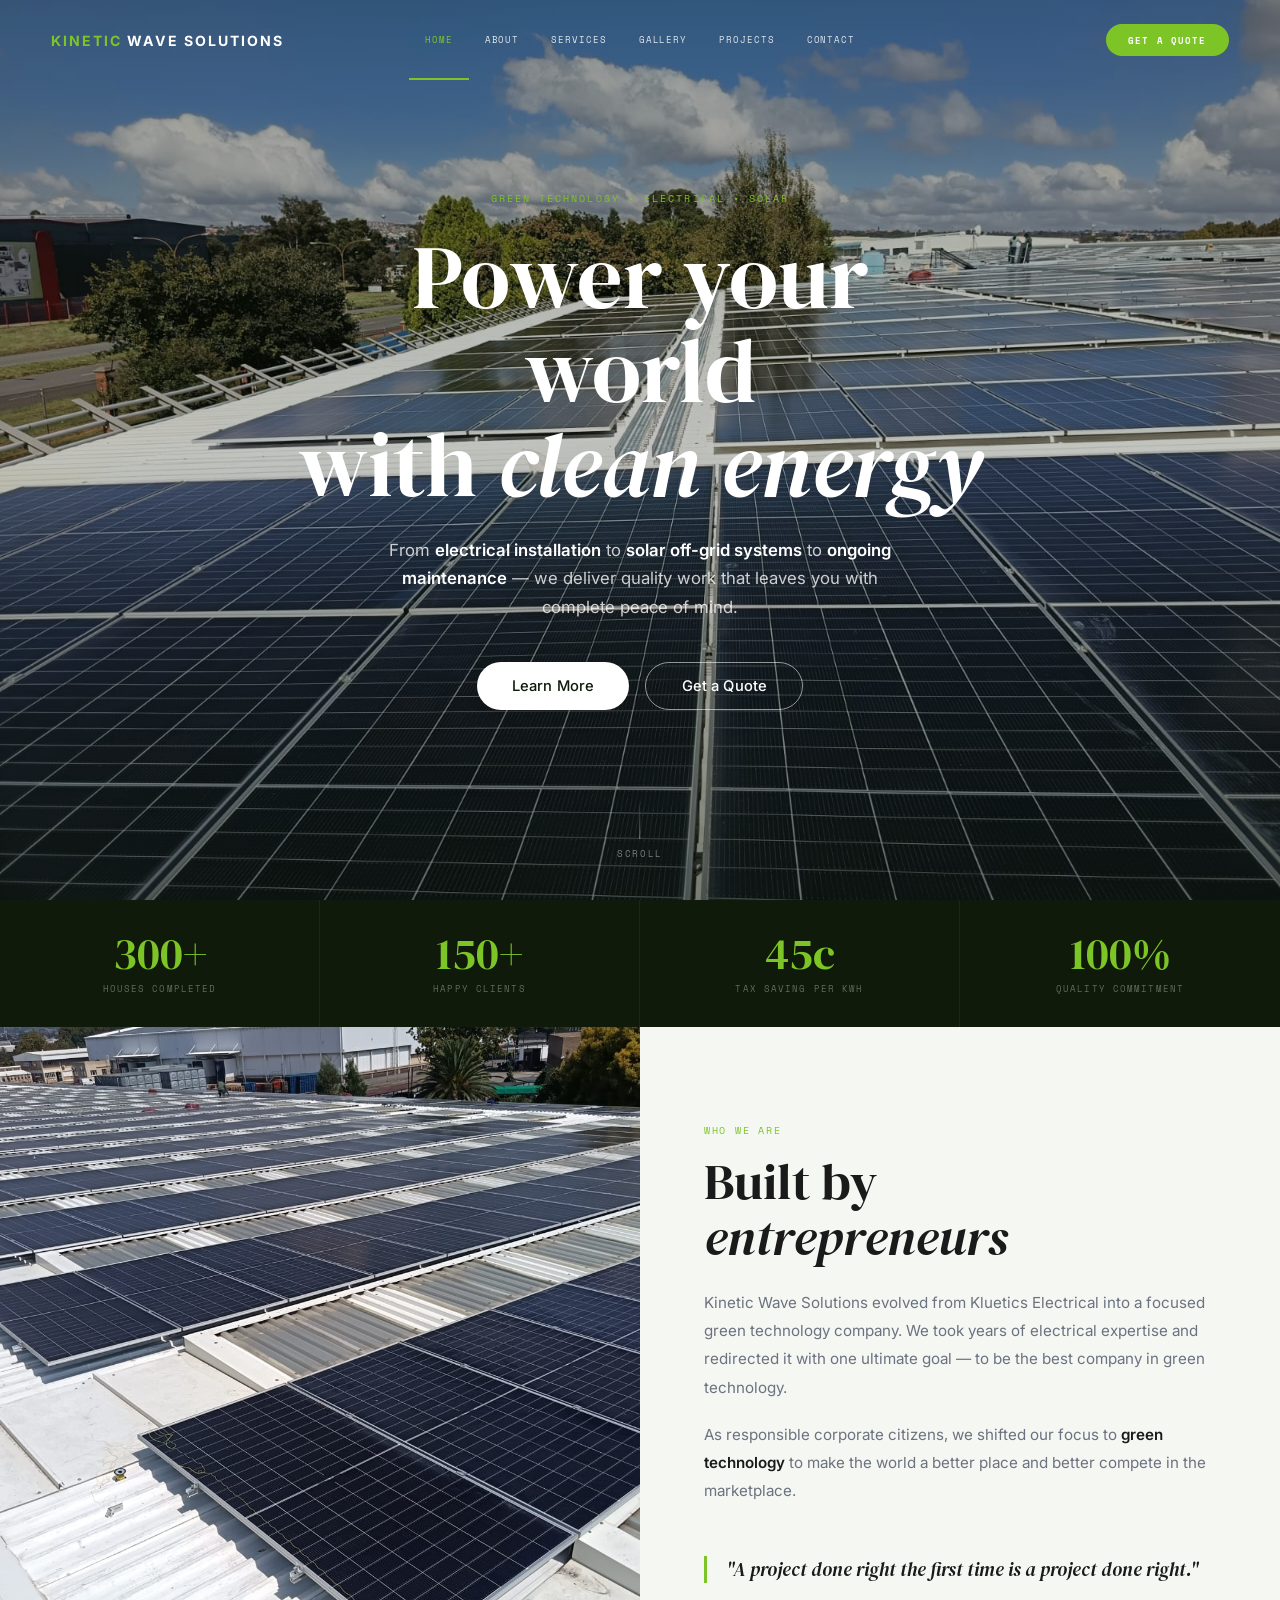
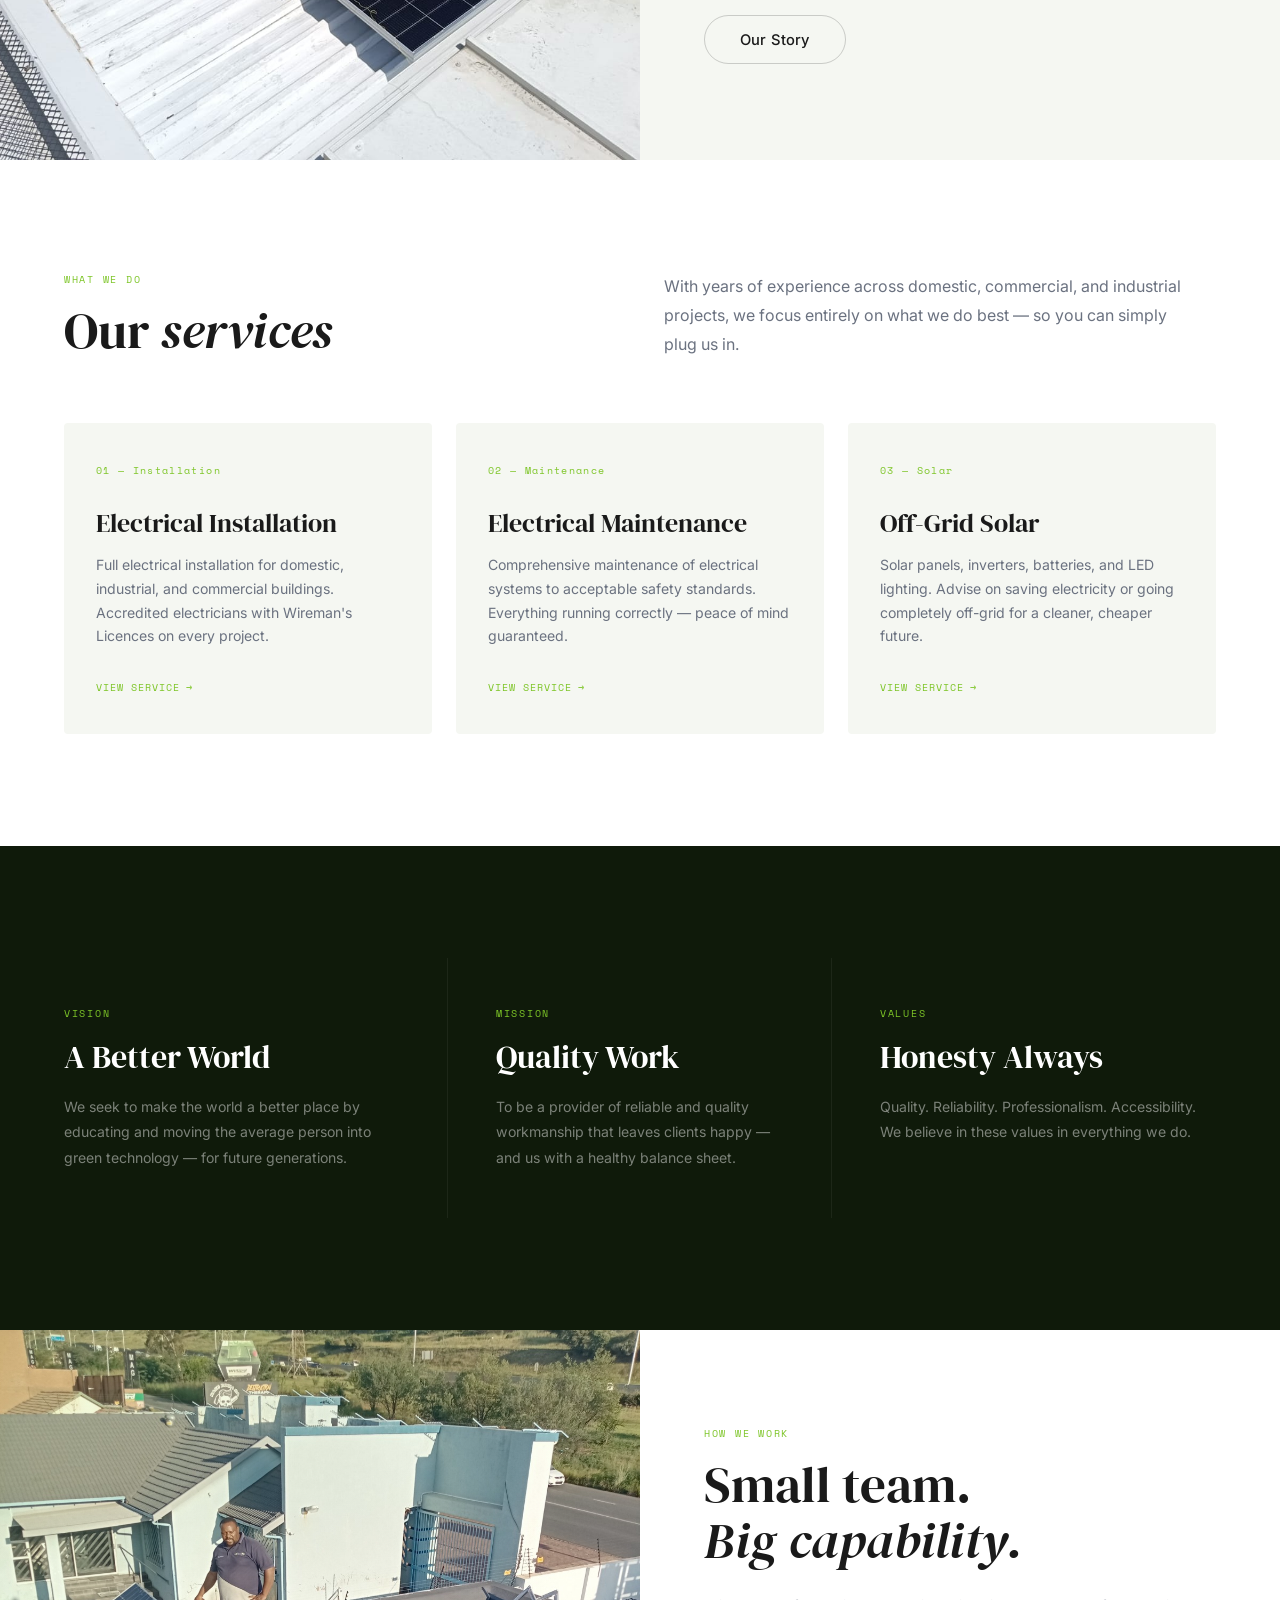
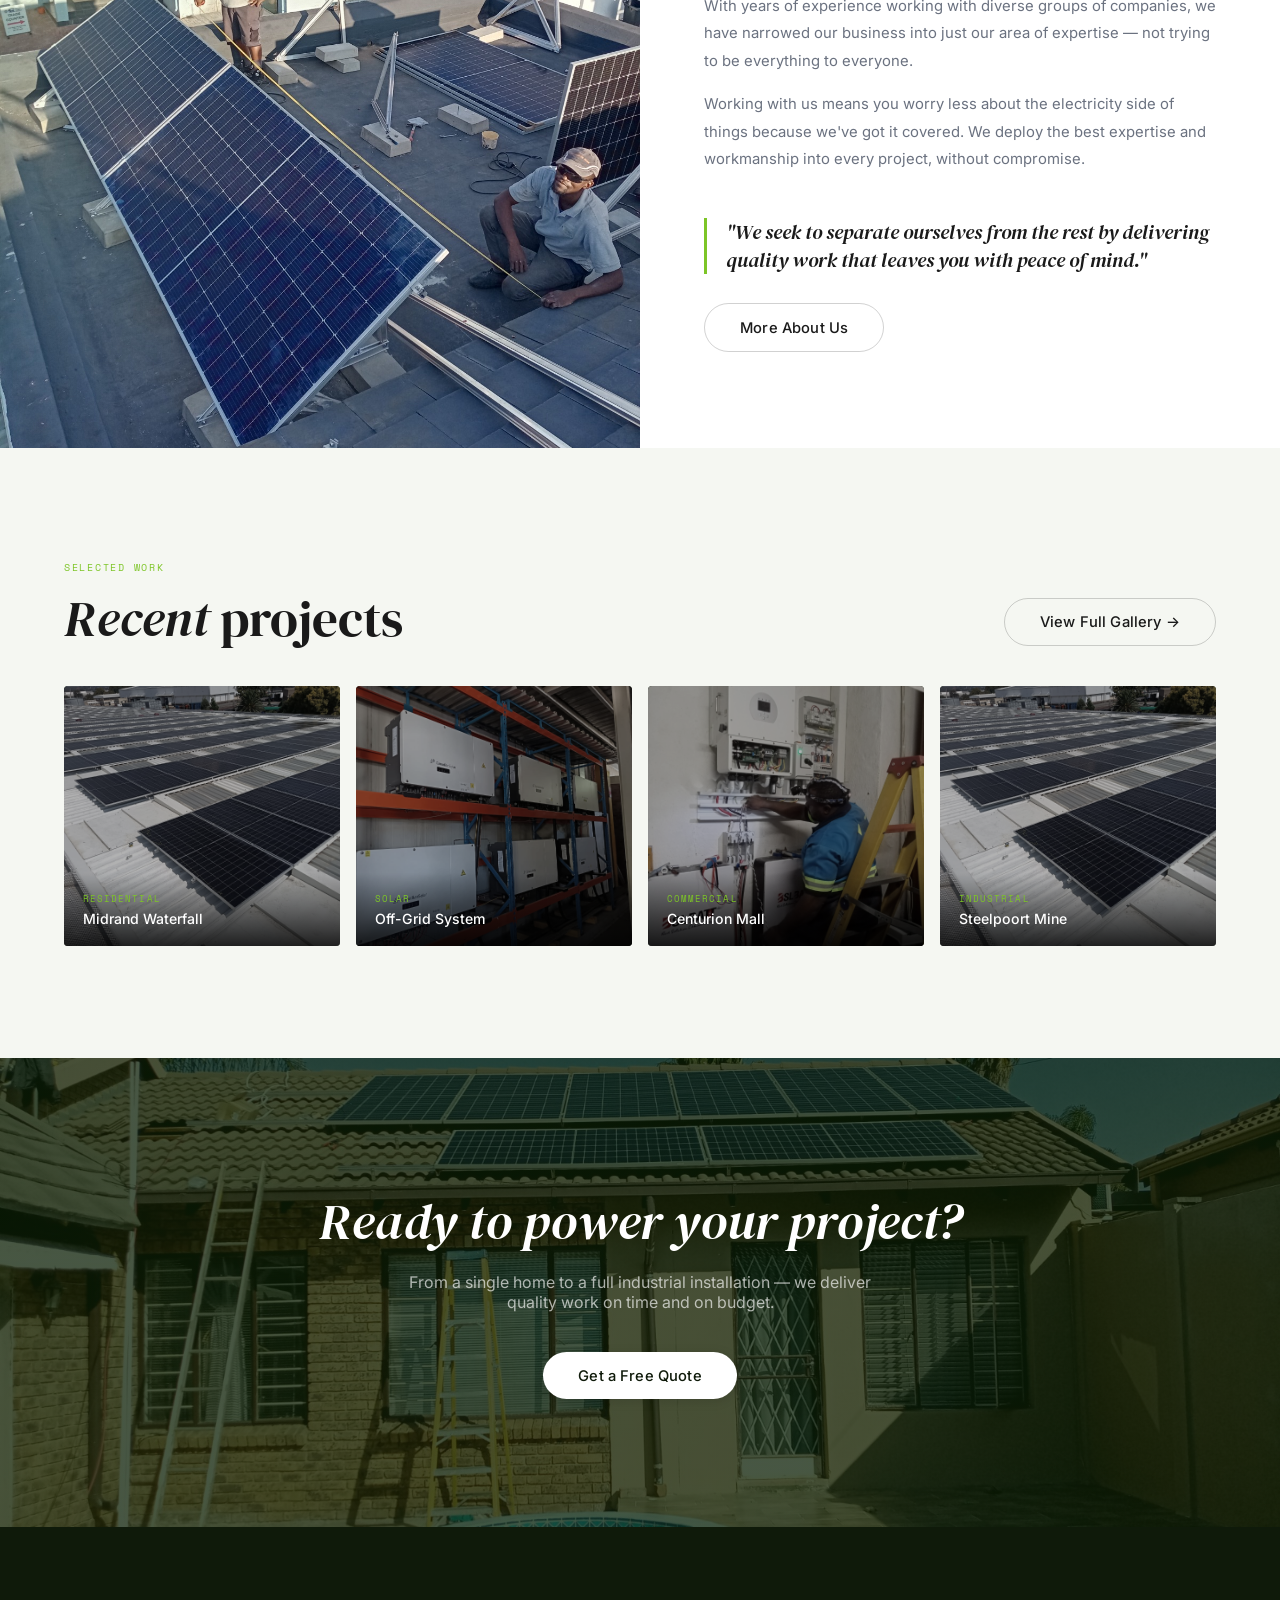
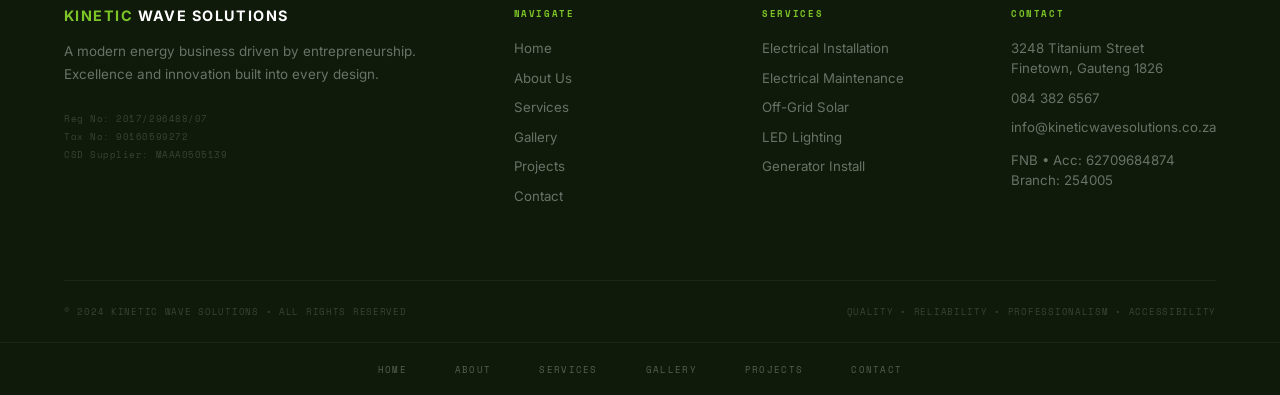
==== commit 787d2051: "Improved website design" ====
--- a/index.html
+++ b/index.html
@@ -19,7 +19,7 @@
 .hero-bg {
   position: absolute; inset: 0;
   background:
-    url('gallery7.jpeg')
+    url('images/intro.jpeg')
     center 60% / cover no-repeat;
 }
 .hero-bg::after {
@@ -106,7 +106,7 @@
 }
 .intro-img {
   background:
-    url('intro.jpeg')
+    url('images/gallery.jpeg')
     center / cover no-repeat; /* ✏️ EDIT IMAGE: INDEX — Intro split left image */
   min-height: 400px;
 }
@@ -204,7 +204,7 @@
 }
 .plug-img {
   background:
-    url('gallery6.jpeg')
+    url('images/gallery35.jpeg')
     center / cover no-repeat; /* ✏️ EDIT IMAGE: INDEX — Plug section left image */
   min-height: 380px;
   position: relative;
@@ -268,7 +268,7 @@
 #cta-band {
   background:
     linear-gradient(rgba(10,30,5,0.75), rgba(10,30,5,0.75)),
-    url('gallery3.jpeg') /* ✏️ EDIT IMAGE: INDEX — CTA band background image */
+    url('images/gallery38.jpeg') /* ✏️ EDIT IMAGE: INDEX — CTA band background image */
     center / cover no-repeat;
   padding: 8rem 5vw;
   text-align: center;
@@ -324,8 +324,8 @@
 
 <!-- STATS BAR -->
 <div id="stats-bar">
-  <div class="sb-item reveal"><div class="sb-n">11</div><div class="sb-l">Houses Completed</div></div>
-  <div class="sb-item reveal d1"><div class="sb-n">30+</div><div class="sb-l">Happy Clients</div></div>
+  <div class="sb-item reveal"><div class="sb-n">300+</div><div class="sb-l">Houses Completed</div></div>
+  <div class="sb-item reveal d1"><div class="sb-n">150+</div><div class="sb-l">Happy Clients</div></div>
   <div class="sb-item reveal d2"><div class="sb-n">45c</div><div class="sb-l">Tax Saving per kWh</div></div>
   <div class="sb-item reveal d3"><div class="sb-n">100%</div><div class="sb-l">Quality Commitment</div></div>
 </div>
@@ -419,19 +419,19 @@
   </div>
   <div class="rw-grid">
     <div class="rw-tile reveal" onclick="location.href='gallery.html'">
-      <div class="rw-tile-bg" style="background-image:url('gallery4.jpeg')" data-edit="INDEX — Recent work tile 1 (Residential)"></div>
+      <div class="rw-tile-bg" style="background-image:url('images/gallery.jpeg')" data-edit="INDEX — Recent work tile 1 (Residential)"></div>
       <div class="rw-tile-info"><div class="rw-tile-tag">Residential</div><div class="rw-tile-name">Midrand Waterfall</div></div>
     </div>
     <div class="rw-tile reveal d1" onclick="location.href='gallery.html'">
-      <div class="rw-tile-bg" style="background-image:url('gallery.jpeg')" data-edit="INDEX — Recent work tile 2 (Solar)"></div>
+      <div class="rw-tile-bg" style="background-image:url('images/gallery2.jpeg')" data-edit="INDEX — Recent work tile 2 (Solar)"></div>
       <div class="rw-tile-info"><div class="rw-tile-tag">Solar</div><div class="rw-tile-name">Off-Grid System</div></div>
     </div>
     <div class="rw-tile reveal d2" onclick="location.href='gallery.html'">
-      <div class="rw-tile-bg" style="background-image:url('gallery5.jpeg')" data-edit="INDEX — Recent work tile 3 (Commercial)"></div>
+      <div class="rw-tile-bg" style="background-image:url('images/gallery6.jpeg')" data-edit="INDEX — Recent work tile 3 (Commercial)"></div>
       <div class="rw-tile-info"><div class="rw-tile-tag">Commercial</div><div class="rw-tile-name">Centurion Mall</div></div>
     </div>
     <div class="rw-tile reveal d3" onclick="location.href='gallery.html'">
-      <div class="rw-tile-bg" style="background-image:url('gallery7.jpeg')" data-edit="INDEX — Recent work tile 4 (Industrial)"></div>
+      <div class="rw-tile-bg" style="background-image:url('images/gallery.jpeg')" data-edit="INDEX — Recent work tile 4 (Industrial)"></div>
       <div class="rw-tile-info"><div class="rw-tile-tag">Industrial</div><div class="rw-tile-name">Steelpoort Mine</div></div>
     </div>
   </div>
--- a/style.css
+++ b/style.css
@@ -1,8 +1,4 @@
-/* ════════════════════════════════════════════════
-   KINETIC WAVE SOLUTIONS — Global Stylesheet
-   Clean / Modern / Professional
-   Brand: Lime Green #7DC527 + White + Dark
-   ════════════════════════════════════════════════ */
+
 @import url('https://fonts.googleapis.com/css2?family=DM+Serif+Display:ital@0;1&family=Inter:wght@300;400;500;600;700&family=Space+Mono:wght@400;700&display=swap');
 
 :root {
@@ -32,9 +28,7 @@
 ::-webkit-scrollbar { width: 3px; }
 ::-webkit-scrollbar-thumb { background: var(--green); }
 
-/* ════════════════════════════════════════════════
-   NAV — fixed, full-width, logo left | links centre | cta right
-   ════════════════════════════════════════════════ */
+
 #nav {
   position: fixed;
   top: 0; left: 0; right: 0;
@@ -166,17 +160,11 @@
 #nav-drawer a:hover { color: var(--green); background: var(--offwhite); }
 #nav-drawer a:last-child { color: var(--green); font-weight: 700; border-bottom: none; }
 
-/* ════════════════════════════════════════════════
-   PAGE WRAPPERS
-   ════════════════════════════════════════════════ */
-/* Inner pages: push content below fixed nav */
+/*page wrapper*/
 .page-wrap { padding-top: var(--nav-h); }
-/* Home page: hero is full-bleed behind transparent nav */
 .page-wrap--hero { padding-top: 0; }
 
-/* ════════════════════════════════════════════════
-   FOOTER
-   ════════════════════════════════════════════════ */
+/* footer*/
 footer {
   background: var(--dark);
   padding: 5rem 5vw 0;
@@ -229,9 +217,7 @@
 }
 .footer-nav-bar a:hover { color: var(--green); }
 
-/* ════════════════════════════════════════════════
-   SHARED COMPONENTS
-   ════════════════════════════════════════════════ */
+
 .pill-btn {
   display: inline-flex; align-items: center; justify-content: center;
   font-family: var(--sans); font-weight: 500; font-size: 0.92rem;
@@ -269,9 +255,7 @@
 .reveal.d3 { transition-delay: 0.3s; }
 .reveal.d4 { transition-delay: 0.4s; }
 
-/* ════════════════════════════════════════════════
-   RESPONSIVE
-   ════════════════════════════════════════════════ */
+
 @media (max-width: 860px) {
   #nav {
     grid-template-columns: 1fr auto auto;
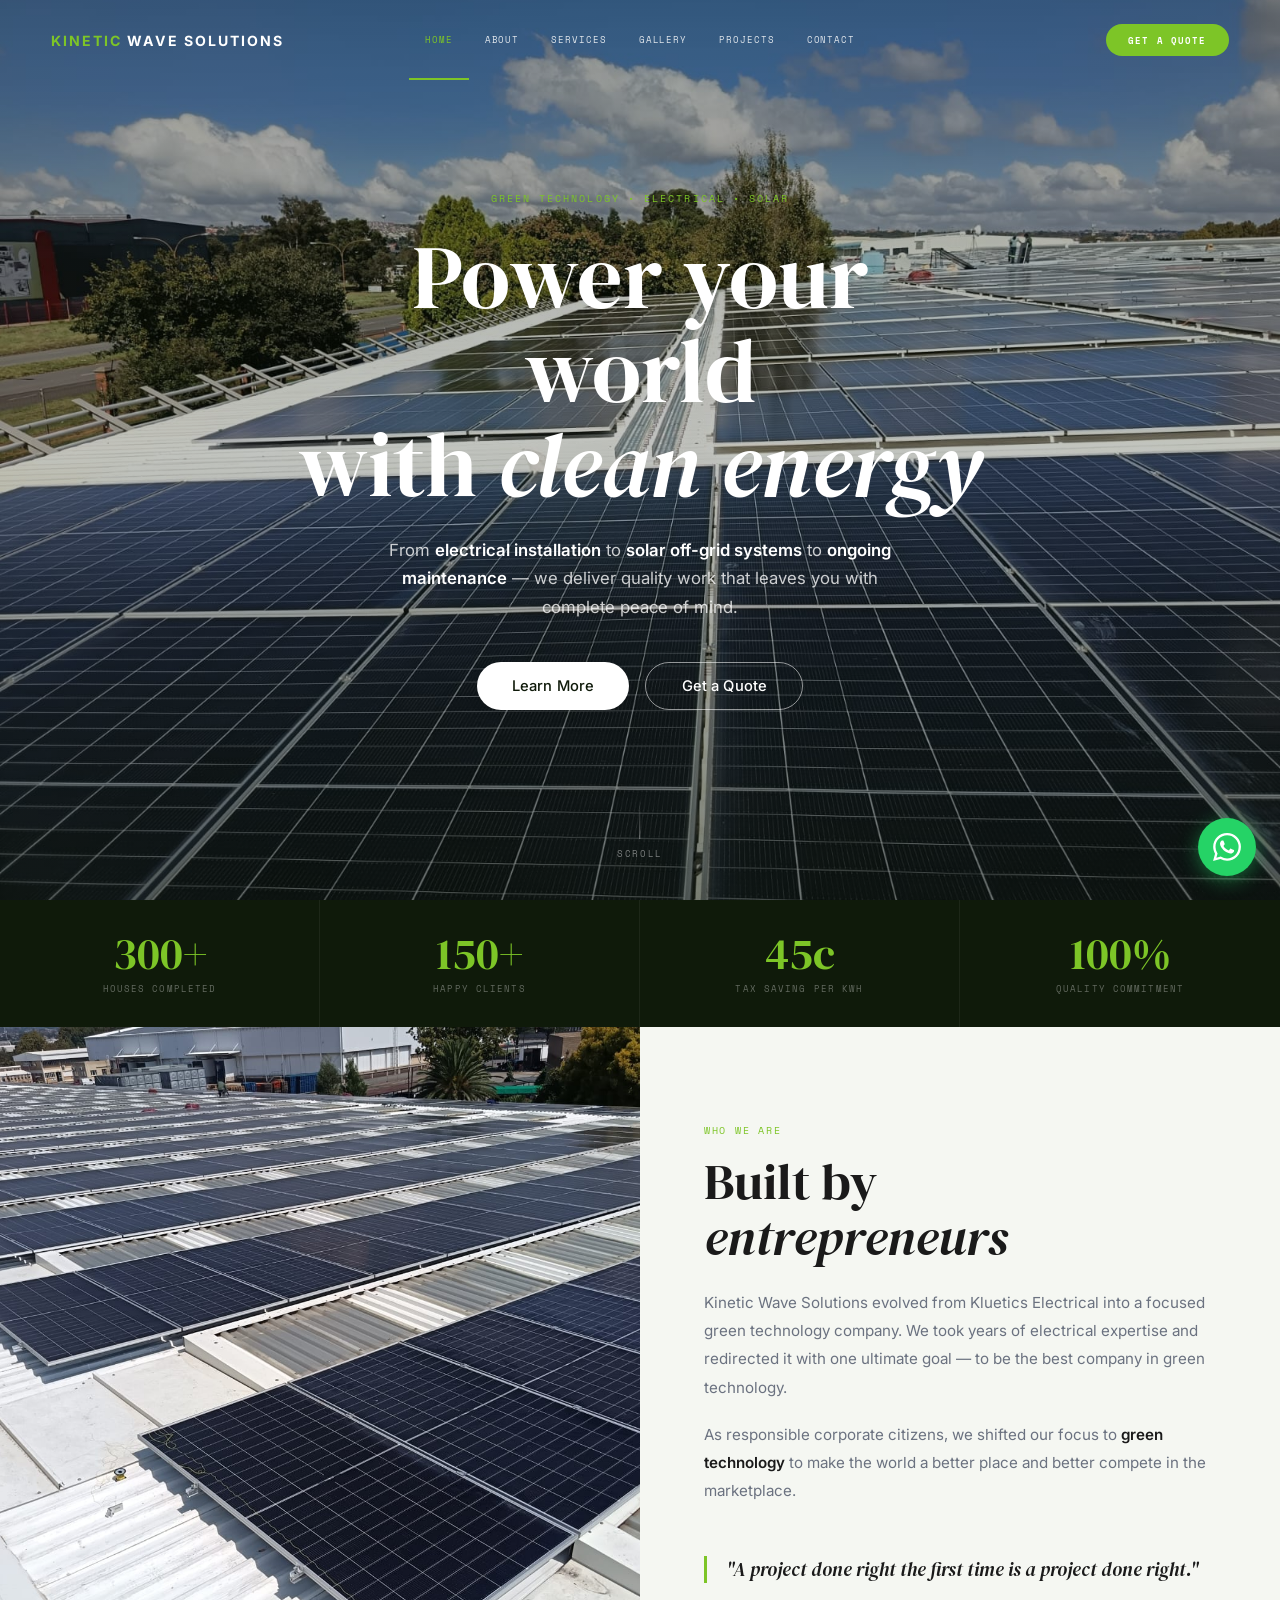
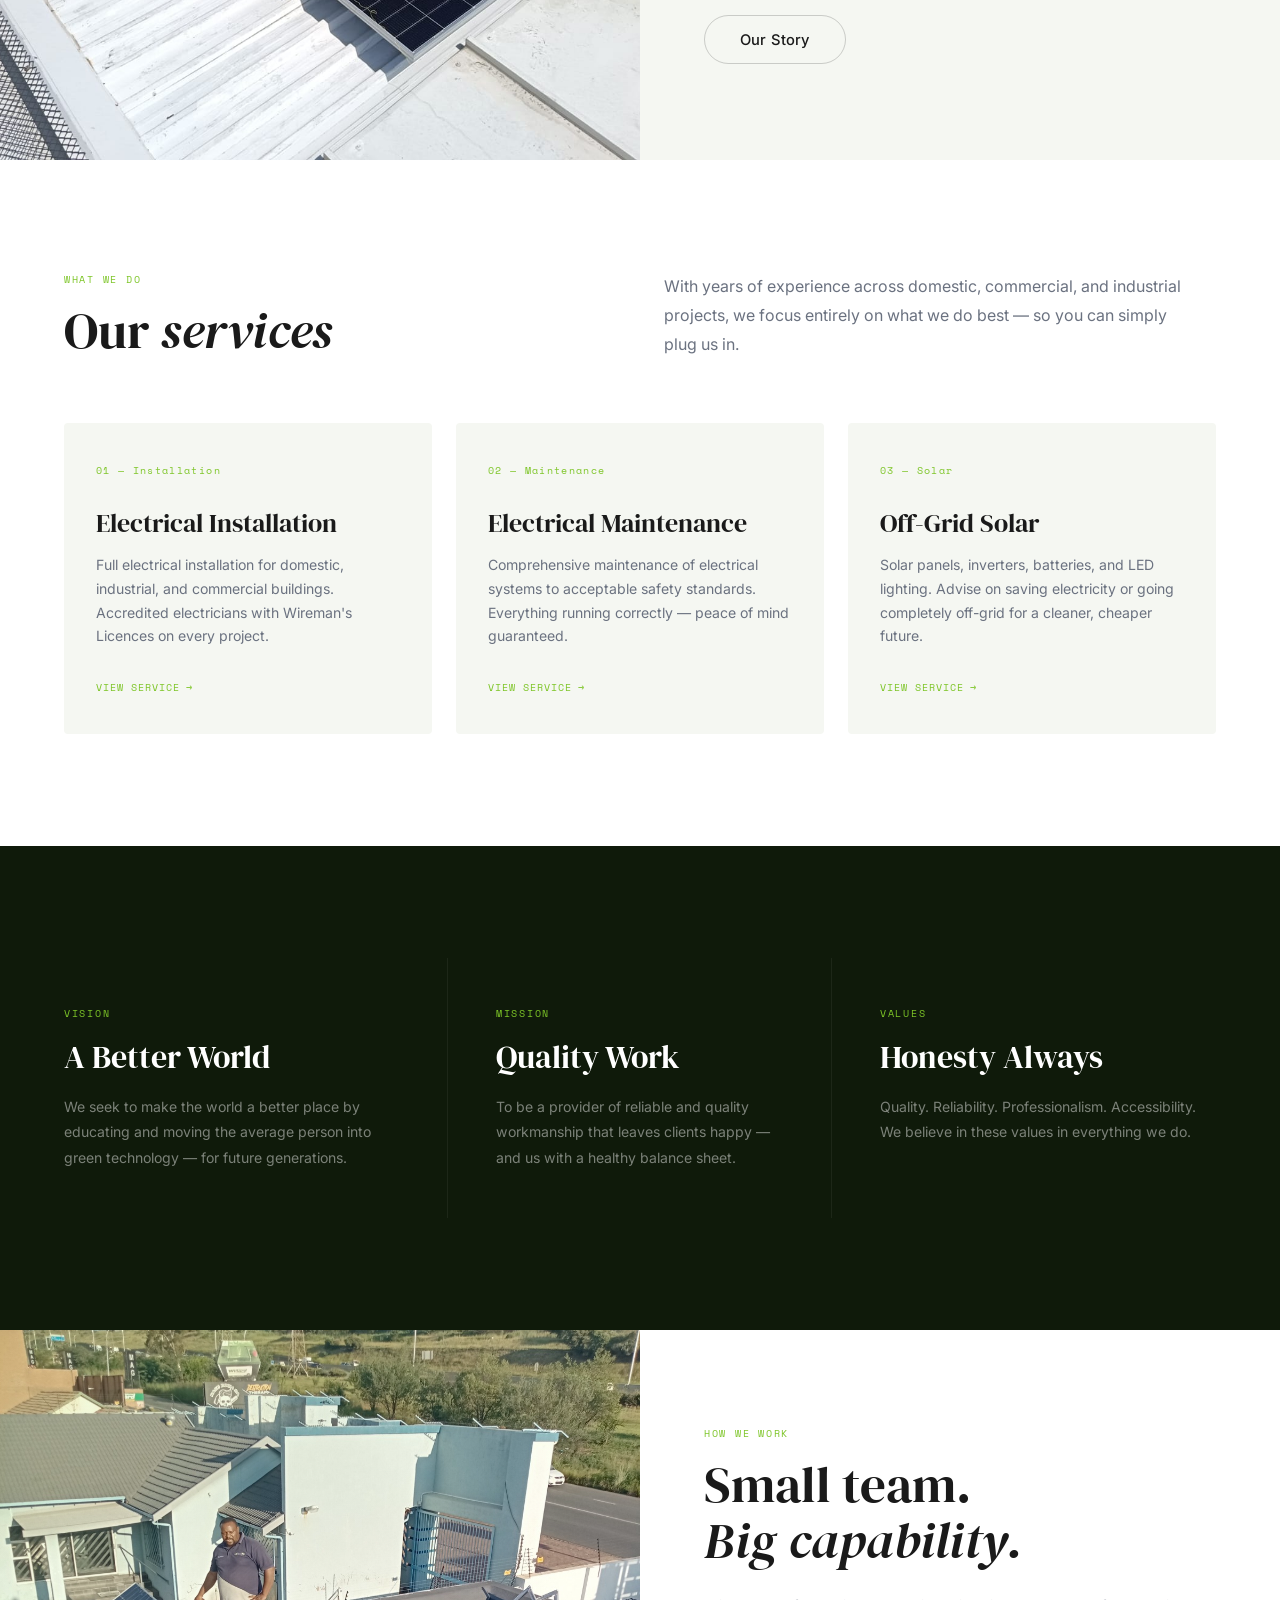
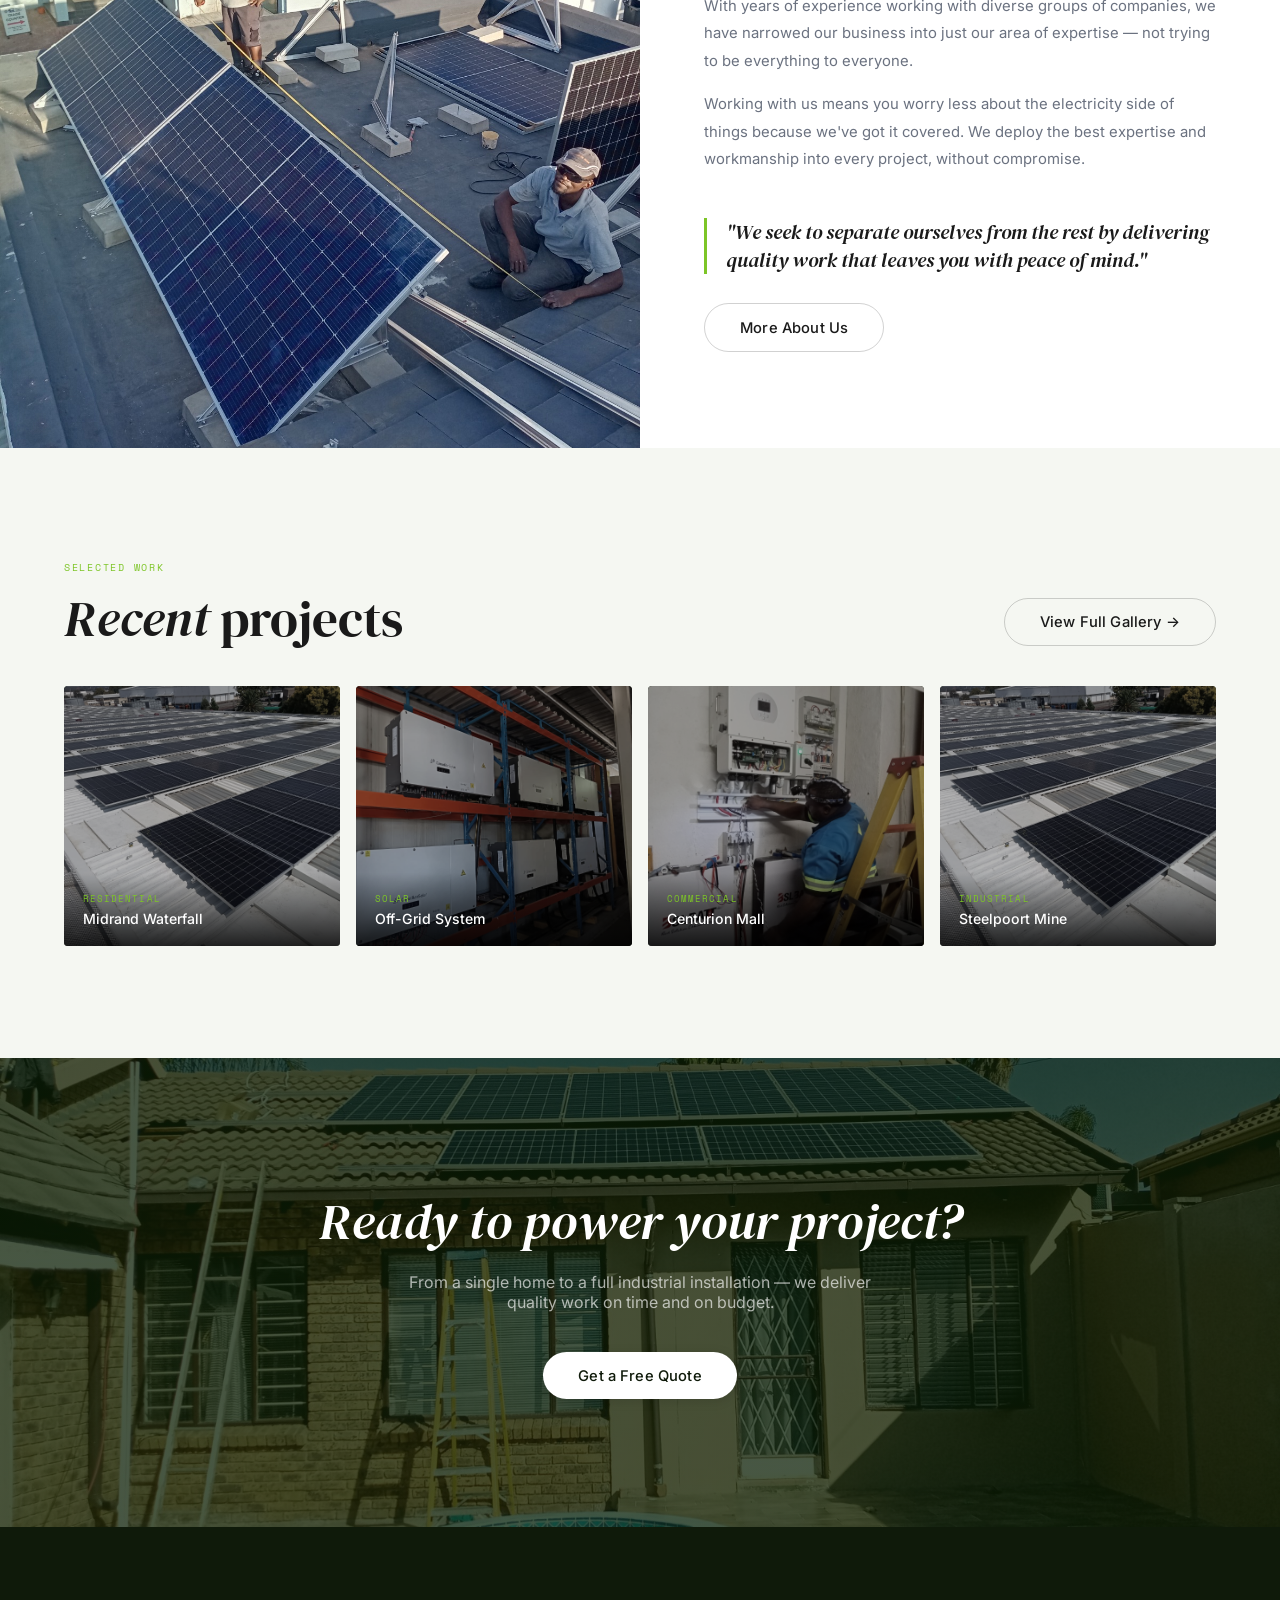
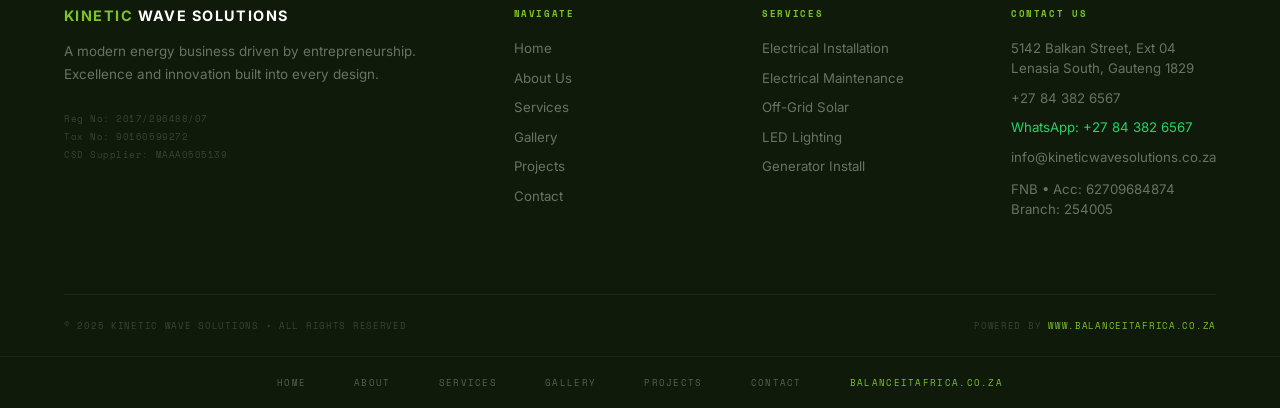
==== commit 5e2c29cd: "Improved website design" ====
--- a/index.html
+++ b/index.html
@@ -1,9 +1,33 @@
 <!DOCTYPE html>
 <html lang="en">
 <head>
+
+  <!-- SEO -->
+  <title>Solar Installer Near Me | Kinetic Wave Solutions | Gauteng Solar Panels</title>
+  <meta name="description" content="Solar installer in Gauteng — solar panels, off-grid systems & electrical installation. Ground mount, roof & slab mount solar. Call +27 84 382 6567."/>
+  <meta name="keywords" content="solar installer near me, solar panels gauteng, solar installation johannesburg, solar installer midrand, off grid solar south africa, ground mount solar, slab roof solar, electrical installation gauteng, DB board installation, kinetic wave solutions"/>
+  <meta name="robots" content="index, follow"/>
+  <meta name="author" content="Kinetic Wave Solutions"/>
+  <meta name="geo.region" content="ZA-GT"/>
+  <meta name="geo.placename" content="Gauteng, South Africa"/>
+  <meta property="og:type" content="website"/>
+  <meta property="og:url" content="https://mbuso121.github.io/"/>
+  <meta property="og:title" content="Solar Installer Near Me | Kinetic Wave Solutions | Gauteng Solar Panels"/>
+  <meta property="og:description" content="Solar installer in Gauteng — solar panels, off-grid systems & electrical installation. Ground mount, roof & slab mount solar. Call +27 84 382 6567."/>
+  <meta property="og:image" content="https://mbuso121.github.io/images/gallery.jpeg"/>
+  <meta property="og:locale" content="en_ZA"/>
+  <meta property="og:site_name" content="Kinetic Wave Solutions"/>
+  <meta name="twitter:card" content="summary_large_image"/>
+  <meta name="twitter:title" content="Solar Installer Near Me | Kinetic Wave Solutions | Gauteng Solar Panels"/>
+  <meta name="twitter:description" content="Solar installer in Gauteng — solar panels, off-grid systems & electrical installation. Ground mount, roof & slab mount solar. Call +27 84 382 6567."/>
+  <link rel="canonical" href="https://mbuso121.github.io/"/>
+  <link rel="icon" type="image/svg+xml" href="favicon.svg"/>
+  <link rel="sitemap" type="application/xml" href="sitemap.xml"/>
+  <script type="application/ld+json">{"@context":"https://schema.org","@type":"LocalBusiness","name":"Kinetic Wave Solutions","description":"Solar panel installation, off-grid systems, electrical installation and maintenance across Gauteng.","url":"https://mbuso121.github.io/","telephone":"+27843826567","email":"info@kineticwavesolutions.co.za","address":{"@type":"PostalAddress","streetAddress":"5142 Balkan Street, Ext 04","addressLocality":"Lenasia South","addressRegion":"Gauteng","postalCode":"1829","addressCountry":"ZA"},"geo":{"@type":"GeoCoordinates","latitude":-26.1714,"longitude":27.8934},"openingHoursSpecification":[{"@type":"OpeningHoursSpecification","dayOfWeek":["Monday","Tuesday","Wednesday","Thursday","Friday"],"opens":"07:00","closes":"17:00"}],"areaServed":["Johannesburg","Midrand","Centurion","Pretoria","Sandton","Kempton Park","Gauteng","South Africa"],"aggregateRating":{"@type":"AggregateRating","ratingValue":"5","reviewCount":"30"}}</script>
+  <script type="application/ld+json">{"@context":"https://schema.org","@type":"FAQPage","mainEntity":[{"@type":"Question","name":"How much does solar installation cost in Gauteng?","acceptedAnswer":{"@type":"Answer","text":"Solar costs depend on your energy needs. We offer packages from Level 1 (2x265W panels) to Level 4 (16x265W panels). Contact us on +27 84 382 6567 for a free quote."}},{"@type":"Question","name":"Do you install solar on slab roofs and tile roofs?","acceptedAnswer":{"@type":"Answer","text":"Yes. We install on slab roofs, tile roofs and ground frames across Gauteng. We also do carport solar canopies."}},{"@type":"Question","name":"Are your electricians licensed?","acceptedAnswer":{"@type":"Answer","text":"Yes. All our electricians hold Wireman Licences and are fully accredited to South African safety standards."}},{"@type":"Question","name":"Which areas in Gauteng do you service?","acceptedAnswer":{"@type":"Answer","text":"We service Johannesburg, Midrand, Sandton, Centurion, Pretoria, Kempton Park, Boksburg, Roodepoort and all surrounding Gauteng areas."}}]}</script>
+  <!-- END SEO -->
 <meta charset="UTF-8"/>
 <meta name="viewport" content="width=device-width,initial-scale=1"/>
-<title>Kinetic Wave Solutions — Modern Energy</title>
 <link rel="stylesheet" href="style.css"/>
 <style>
 
